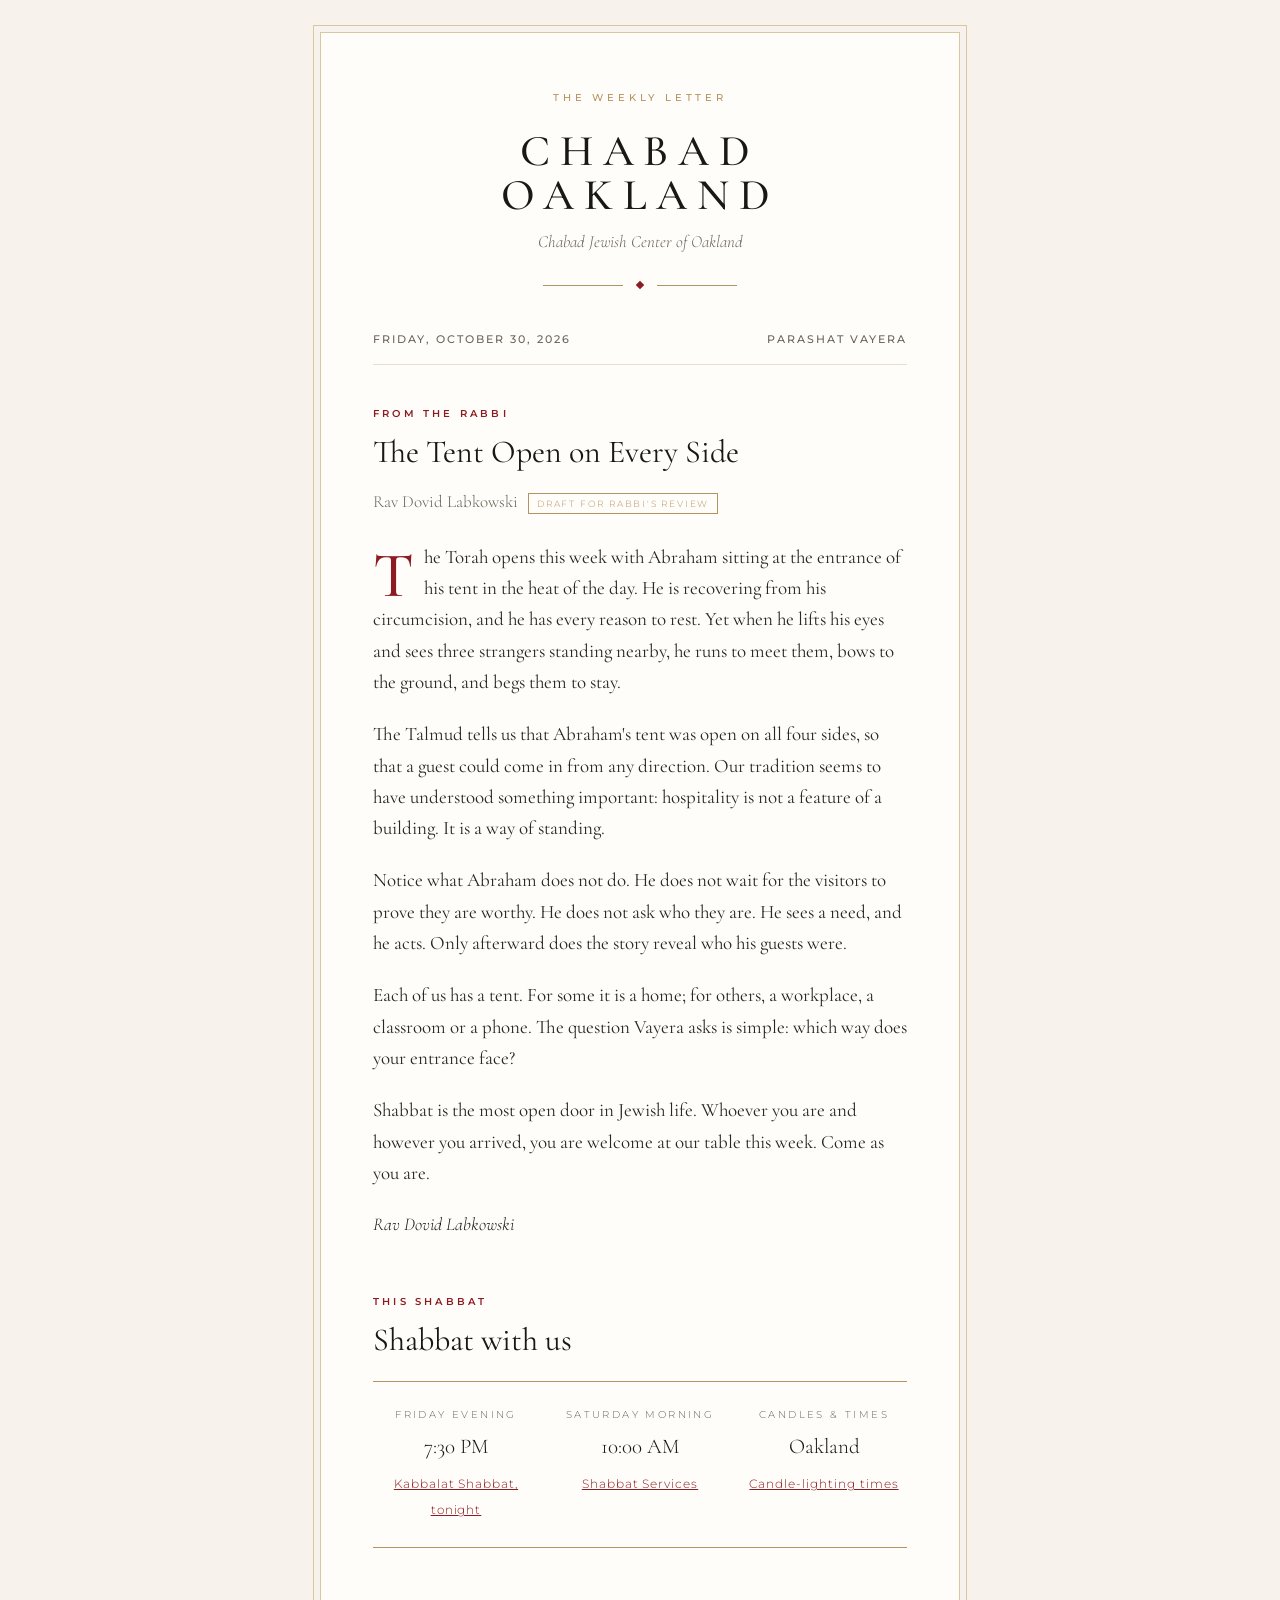
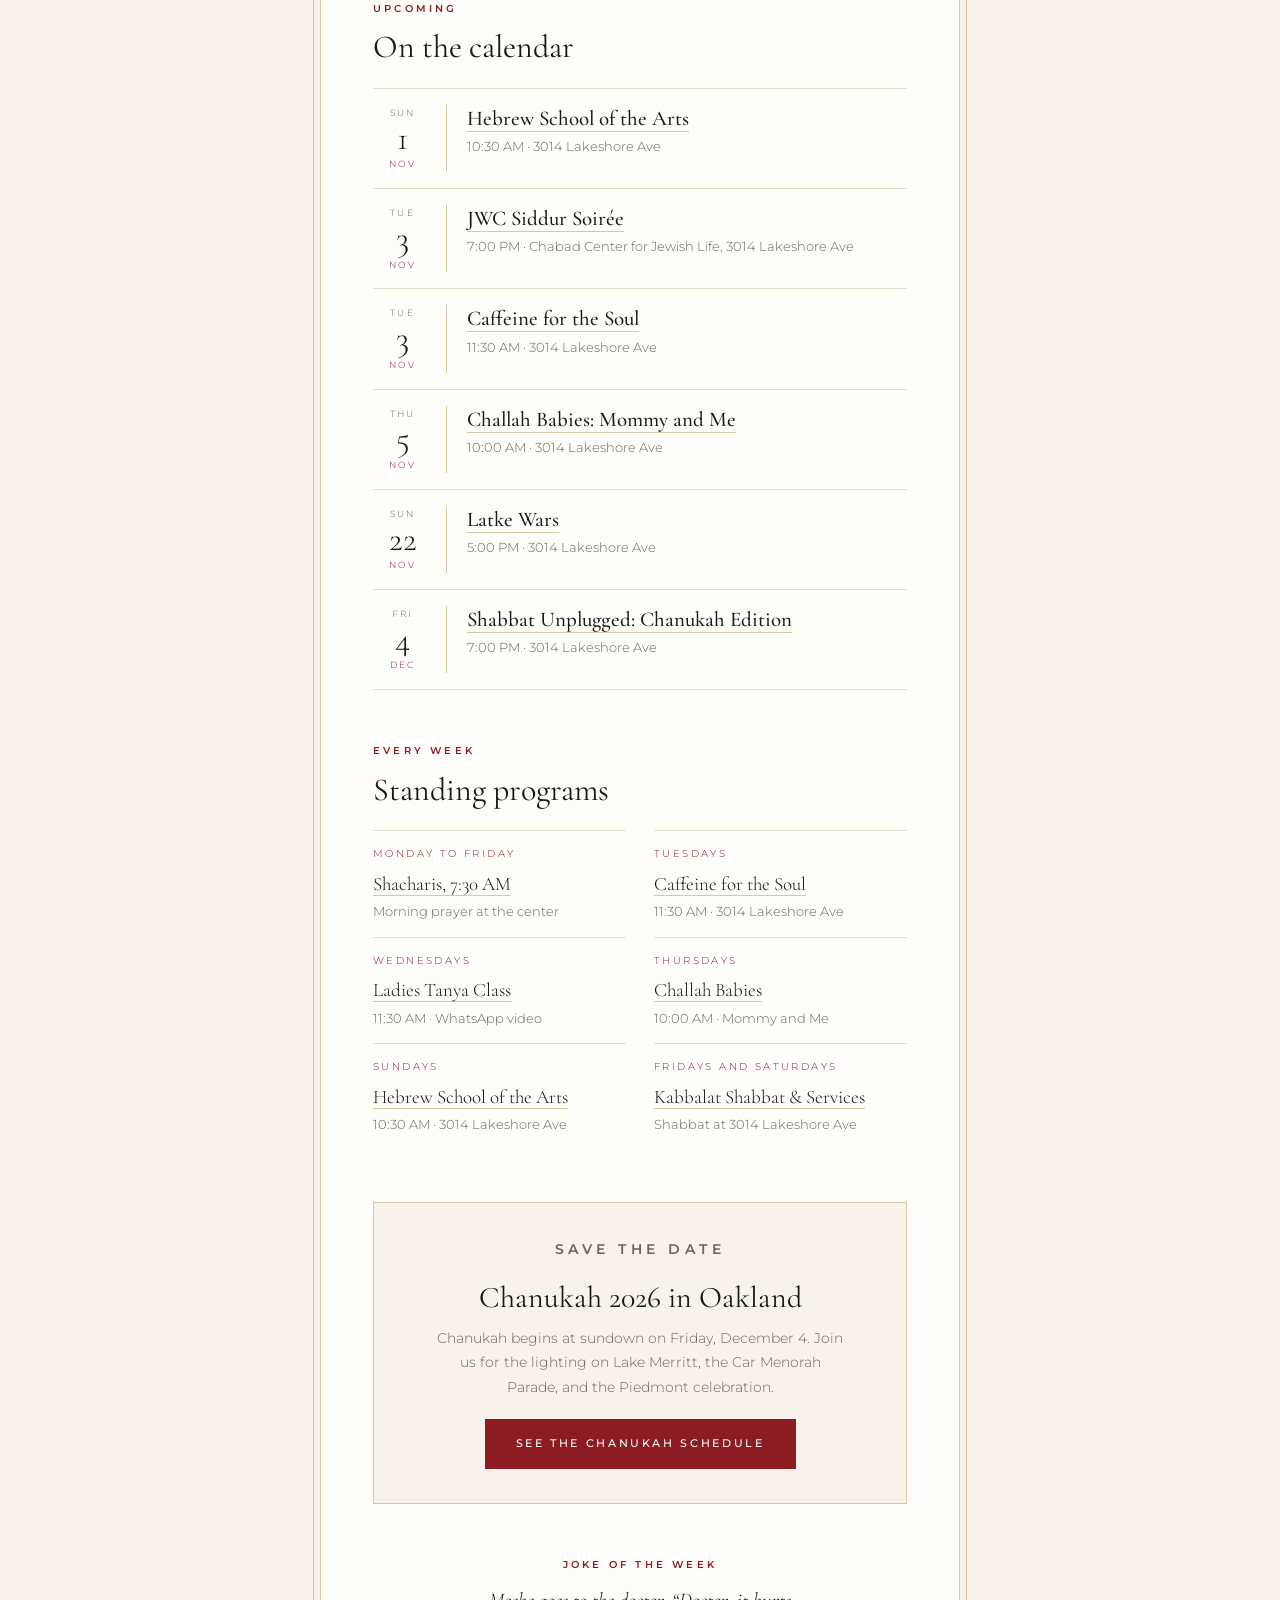
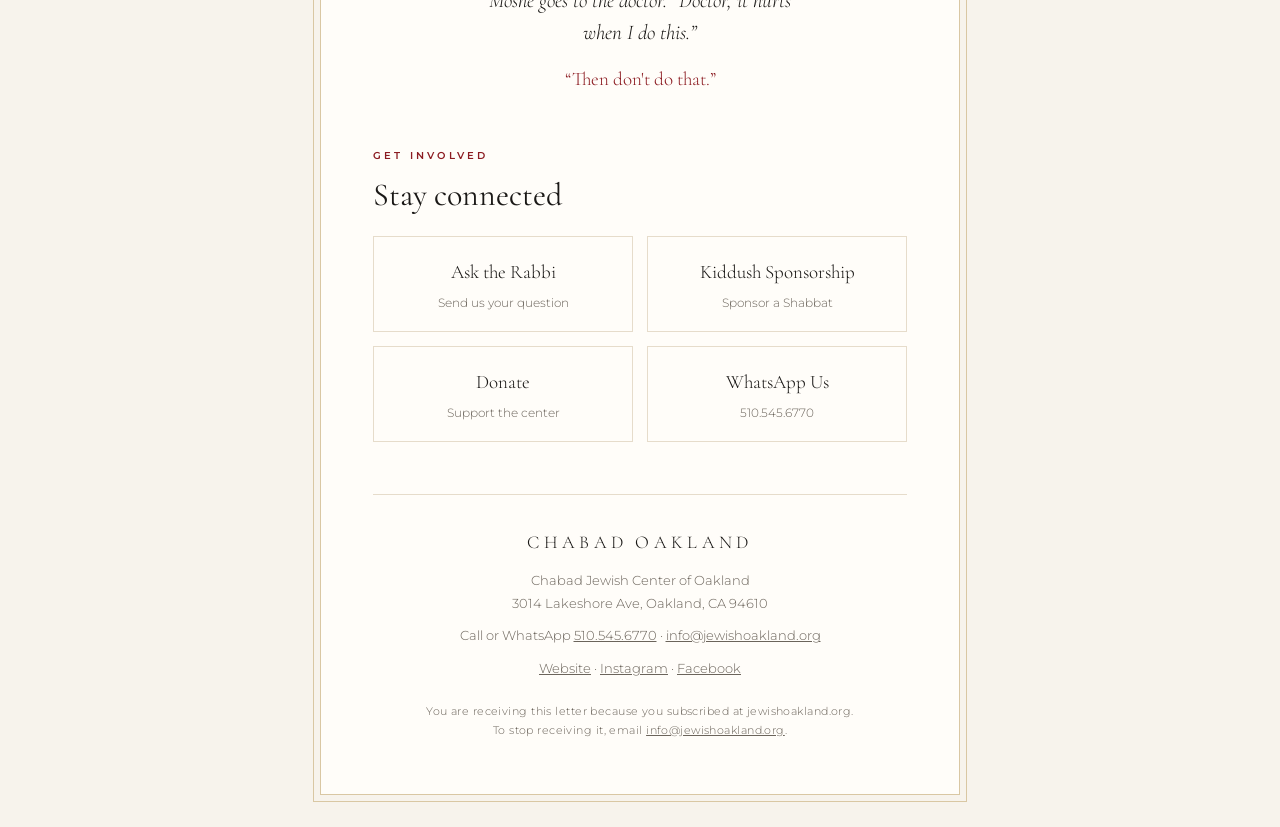
==== newsletter/2026-10-30.html @ c1311256 "Add the first Weekly Letter newsletter A single-page, Cartier-inspired weekly newsletter for Chabad " ====
<!doctype html>
<html lang="en">
<head>
<meta charset="utf-8">
<meta name="viewport" content="width=device-width, initial-scale=1">
<title>The Weekly Letter · Chabad Oakland · Parashat Vayera</title>
<meta name="description" content="The Weekly Letter from Chabad Jewish Center of Oakland: a note from the Rabbi, this week's Shabbat, upcoming events and a joke.">
<!--
  Weekly newsletter template. To make next week's issue, copy this file to
  newsletter/YYYY-MM-DD.html and replace the content inside <main>.
  Colours and type live in :root below.

  DRAFT: the essay is written for Rav Dovid Labkowski to review, revise and
  approve. Replace it with his own words before sending. Remove the "Draft"
  label in the essay heading once he has approved it.
-->
<link rel="preconnect" href="https://fonts.googleapis.com">
<link rel="preconnect" href="https://fonts.gstatic.com" crossorigin>
<link href="https://fonts.googleapis.com/css2?family=Cormorant+Garamond:ital,wght@0,400;0,500;0,600;1,400&family=Montserrat:wght@300;400;500;600&display=swap" rel="stylesheet">
<style>
  :root {
    --ivory: #f7f3ec;
    --paper: #fffdf9;
    --ink: #1a1816;
    --muted: #6b645b;
    --red: #8c1c22;
    --gold: #b59360;
    --gold-soft: #d9c7a3;
    --line: #e6dccb;
    --serif: "Cormorant Garamond", "Garamond", "Times New Roman", serif;
    --sans: "Montserrat", "Helvetica Neue", Arial, sans-serif;
  }

  * { box-sizing: border-box; }
  html { -webkit-text-size-adjust: 100%; }
  body {
    margin: 0;
    padding: 32px 16px;
    background: var(--ivory);
    color: var(--ink);
    font-family: var(--sans);
    font-size: 15px;
    font-weight: 300;
    line-height: 1.75;
    -webkit-font-smoothing: antialiased;
  }
  a { color: var(--ink); }
  img { max-width: 100%; display: block; }
  p { margin: 0 0 1.1em; }
  h1, h2, h3 { font-family: var(--serif); font-weight: 500; margin: 0; line-height: 1.15; }

  .sheet {
    max-width: 640px;
    margin: 0 auto;
    background: var(--paper);
    border: 1px solid var(--gold-soft);
    outline: 1px solid var(--gold-soft);
    outline-offset: 6px;
    padding: 56px 52px 44px;
  }

  /* Masthead */
  .masthead { text-align: center; padding-bottom: 28px; }
  .kicker {
    font-size: 10px;
    font-weight: 500;
    letter-spacing: .38em;
    text-transform: uppercase;
    color: var(--gold);
    margin: 0 0 22px;
  }
  .wordmark {
    font-family: var(--serif);
    font-weight: 500;
    font-size: 44px;
    letter-spacing: .22em;
    text-transform: uppercase;
    line-height: 1;
    margin: 0 0 10px;
    color: var(--ink);
  }
  .wordmark a { text-decoration: none; }
  .tagline {
    font-family: var(--serif);
    font-style: italic;
    font-size: 17px;
    color: var(--muted);
    margin: 0;
  }
  .rule {
    display: flex;
    align-items: center;
    justify-content: center;
    gap: 14px;
    margin: 26px 0 0;
    color: var(--gold);
  }
  .rule::before, .rule::after {
    content: "";
    width: 80px;
    height: 1px;
    background: var(--gold);
  }
  .rule span { width: 6px; height: 6px; background: var(--red); transform: rotate(45deg); }
  .issue-line {
    display: flex;
    justify-content: space-between;
    flex-wrap: wrap;
    gap: 8px;
    font-size: 11px;
    font-weight: 500;
    letter-spacing: .18em;
    text-transform: uppercase;
    color: var(--muted);
    border-bottom: 1px solid var(--line);
    padding: 14px 0;
    margin-bottom: 40px;
  }

  /* Sections */
  section { margin-bottom: 52px; }
  .label {
    font-size: 10px;
    font-weight: 600;
    letter-spacing: .32em;
    text-transform: uppercase;
    color: var(--red);
    margin: 0 0 12px;
  }
  h2 { font-size: 32px; font-weight: 400; margin-bottom: 22px; }
  .lede { font-family: var(--serif); font-style: italic; font-size: 19px; color: var(--muted); margin: 0 0 22px; }

  /* Rabbi's essay */
  .byline {
    font-family: var(--serif);
    font-size: 17px;
    color: var(--muted);
    margin: -6px 0 24px;
  }
  .draft-tag {
    display: inline-block;
    margin-left: 10px;
    padding: 2px 8px;
    border: 1px solid var(--gold);
    color: var(--gold);
    font-family: var(--sans);
    font-size: 9px;
    letter-spacing: .2em;
    text-transform: uppercase;
    vertical-align: middle;
  }
  .essay p { font-family: var(--serif); font-size: 19px; line-height: 1.65; color: #2a2622; font-weight: 400; }
  .essay p:first-of-type::first-letter {
    float: left;
    font-size: 64px;
    line-height: .85;
    padding: 8px 10px 0 0;
    color: var(--red);
    font-weight: 500;
  }
  .signature { font-family: var(--serif); font-style: italic; font-size: 18px; margin-top: 18px; }

  /* This Shabbat */
  .shabbat {
    border-top: 1px solid var(--gold);
    border-bottom: 1px solid var(--gold);
    padding: 24px 0;
    display: grid;
    grid-template-columns: repeat(3, 1fr);
    gap: 18px;
    text-align: center;
  }
  .shabbat .item-label { font-size: 10px; letter-spacing: .24em; text-transform: uppercase; color: var(--muted); margin: 0 0 6px; }
  .shabbat .item-time { font-family: var(--serif); font-size: 21px; margin: 0 0 4px; }
  .shabbat a { font-size: 12px; letter-spacing: .08em; color: var(--red); }

  /* Calendar */
  .events { list-style: none; margin: 0; padding: 0; }
  .events li {
    display: grid;
    grid-template-columns: 74px 1fr;
    gap: 20px;
    padding: 16px 0;
    border-top: 1px solid var(--line);
  }
  .events li:last-child { border-bottom: 1px solid var(--line); }
  .when { text-align: center; border-right: 1px solid var(--gold-soft); padding-right: 14px; }
  .when .dow { display: block; font-size: 9px; letter-spacing: .24em; text-transform: uppercase; color: var(--muted); }
  .when .day { display: block; font-family: var(--serif); font-size: 34px; line-height: 1.05; color: var(--ink); }
  .when .mon { display: block; font-size: 9px; letter-spacing: .24em; text-transform: uppercase; color: var(--red); }
  .events h3 { font-size: 21px; font-weight: 500; margin: 2px 0 4px; }
  .events h3 a { text-decoration: none; border-bottom: 1px solid var(--gold-soft); }
  .events h3 a:hover { border-bottom-color: var(--red); }
  .events .meta { font-size: 13px; color: var(--muted); margin: 0; }
  .events .more { font-size: 11px; letter-spacing: .16em; text-transform: uppercase; text-decoration: none; color: var(--red); display: inline-block; margin-top: 6px; }

  /* Weekly rhythm */
  .weekly { display: grid; grid-template-columns: 1fr 1fr; gap: 0 28px; }
  .weekly div { padding: 14px 0; border-top: 1px solid var(--line); }
  .weekly .d { font-size: 10px; letter-spacing: .24em; text-transform: uppercase; color: var(--red); margin: 0 0 4px; }
  .weekly .t { font-family: var(--serif); font-size: 19px; margin: 0; }
  .weekly .t a { text-decoration: none; border-bottom: 1px solid var(--gold-soft); }
  .weekly .s { font-size: 13px; color: var(--muted); margin: 0; }

  /* Chanukah feature */
  .feature {
    background: var(--ivory);
    border: 1px solid var(--gold-soft);
    padding: 34px 30px;
    text-align: center;
  }
  .feature .big { font-family: var(--serif); font-size: 30px; font-weight: 400; margin: 0 0 10px; }
  .feature p { color: var(--muted); font-size: 14px; max-width: 46ch; margin: 0 auto 20px; }

  /* Buttons */
  .btn {
    display: inline-block;
    padding: 14px 30px;
    border: 1px solid var(--ink);
    font-size: 11px;
    font-weight: 500;
    letter-spacing: .24em;
    text-transform: uppercase;
    text-decoration: none;
    color: var(--ink);
  }
  .btn-red { background: var(--red); border-color: var(--red); color: #fff; }

  /* Joke */
  .joke { text-align: center; }
  .joke .q { font-family: var(--serif); font-size: 21px; font-style: italic; line-height: 1.5; margin: 0 auto 14px; max-width: 34ch; }
  .joke .a { font-family: var(--serif); font-size: 19px; margin: 0; }
  .joke .a em { color: var(--red); font-style: normal; }

  /* Connect */
  .connect { display: grid; grid-template-columns: 1fr 1fr; gap: 14px; }
  .connect a {
    display: block;
    padding: 18px 16px;
    border: 1px solid var(--line);
    text-align: center;
    text-decoration: none;
    font-family: var(--serif);
    font-size: 19px;
  }
  .connect a:hover { border-color: var(--gold); }
  .connect small { display: block; font-family: var(--sans); font-size: 12px; color: var(--muted); margin-top: 4px; }

  /* Footer */
  footer { border-top: 1px solid var(--line); padding-top: 32px; text-align: center; font-size: 13px; color: var(--muted); }
  footer .wordmark-small { font-family: var(--serif); letter-spacing: .24em; text-transform: uppercase; font-size: 18px; color: var(--ink); margin: 0 0 10px; }
  footer p { margin-bottom: 10px; }
  footer a { color: var(--muted); }
  footer .fine { font-size: 11px; letter-spacing: .04em; margin-top: 22px; }

  a:focus-visible { outline: 1px solid var(--gold); outline-offset: 3px; }

  @media (max-width: 600px) {
    body { padding: 20px 16px; }
    .sheet { padding: 40px 24px 32px; outline-offset: 4px; }
    .wordmark { font-size: 34px; letter-spacing: .16em; }
    h2 { font-size: 28px; }
    .shabbat { grid-template-columns: 1fr; gap: 14px; }
    .weekly { grid-template-columns: 1fr; }
    .connect { grid-template-columns: 1fr; }
    .essay p { font-size: 18px; }
  }
</style>
</head>
<body>
<div class="sheet">

  <header class="masthead">
    <p class="kicker">The Weekly Letter</p>
    <p class="wordmark"><a href="https://www.jewishoakland.org/">Chabad Oakland</a></p>
    <p class="tagline">Chabad Jewish Center of Oakland</p>
    <div class="rule" aria-hidden="true"><span></span></div>
  </header>

  <div class="issue-line">
    <span>Friday, October 30, 2026</span>
    <span>Parashat Vayera</span>
  </div>

  <main>

    <section aria-labelledby="essay-title">
      <p class="label">From the Rabbi</p>
      <h2 id="essay-title">The Tent Open on Every Side</h2>
      <p class="byline">Rav Dovid Labkowski<span class="draft-tag">Draft for Rabbi's review</span></p>
      <div class="essay">
        <p>The Torah opens this week with Abraham sitting at the entrance of his tent in the heat of the day. He is recovering from his circumcision, and he has every reason to rest. Yet when he lifts his eyes and sees three strangers standing nearby, he runs to meet them, bows to the ground, and begs them to stay.</p>
        <p>The Talmud tells us that Abraham's tent was open on all four sides, so that a guest could come in from any direction. Our tradition seems to have understood something important: hospitality is not a feature of a building. It is a way of standing.</p>
        <p>Notice what Abraham does not do. He does not wait for the visitors to prove they are worthy. He does not ask who they are. He sees a need, and he acts. Only afterward does the story reveal who his guests were.</p>
        <p>Each of us has a tent. For some it is a home; for others, a workplace, a classroom or a phone. The question Vayera asks is simple: which way does your entrance face?</p>
        <p>Shabbat is the most open door in Jewish life. Whoever you are and however you arrived, you are welcome at our table this week. Come as you are.</p>
      </div>
      <p class="signature">Rav Dovid Labkowski</p>
    </section>

    <section aria-labelledby="shabbat-title">
      <p class="label">This Shabbat</p>
      <h2 id="shabbat-title">Shabbat with us</h2>
      <div class="shabbat">
        <div>
          <p class="item-label">Friday evening</p>
          <p class="item-time">7:30 PM</p>
          <a href="https://www.jewishoakland.org/civicrm/event/info/?reset=1&amp;id=3399">Kabbalat Shabbat, tonight</a>
        </div>
        <div>
          <p class="item-label">Saturday morning</p>
          <p class="item-time">10:00 AM</p>
          <a href="https://www.jewishoakland.org/civicrm/event/info/?reset=1&amp;id=3302">Shabbat Services</a>
        </div>
        <div>
          <p class="item-label">Candles &amp; times</p>
          <p class="item-time">Oakland</p>
          <a href="https://www.hebcal.com/shabbat?latitude=37.8107&amp;longitude=-122.2437&amp;tzid=America/Los_Angeles&amp;b=18&amp;M=on">Candle-lighting times</a>
        </div>
      </div>
    </section>

    <section aria-labelledby="calendar-title">
      <p class="label">Upcoming</p>
      <h2 id="calendar-title">On the calendar</h2>
      <ul class="events">
        <li>
          <div class="when"><span class="dow">Sun</span><span class="day">1</span><span class="mon">Nov</span></div>
          <div>
            <h3><a href="https://www.jewishoakland.org/civicrm/event/info/?reset=1&amp;id=3464">Hebrew School of the Arts</a></h3>
            <p class="meta">10:30 AM · 3014 Lakeshore Ave</p>
          </div>
        </li>
        <li>
          <div class="when"><span class="dow">Tue</span><span class="day">3</span><span class="mon">Nov</span></div>
          <div>
            <h3><a href="https://www.jewishoakland.org/civicrm/event/info/?reset=1&amp;id=3419">JWC Siddur Soirée</a></h3>
            <p class="meta">7:00 PM · Chabad Center for Jewish Life, 3014 Lakeshore Ave</p>
          </div>
        </li>
        <li>
          <div class="when"><span class="dow">Tue</span><span class="day">3</span><span class="mon">Nov</span></div>
          <div>
            <h3><a href="https://www.jewishoakland.org/civicrm/event/info/?reset=1&amp;id=3578">Caffeine for the Soul</a></h3>
            <p class="meta">11:30 AM · 3014 Lakeshore Ave</p>
          </div>
        </li>
        <li>
          <div class="when"><span class="dow">Thu</span><span class="day">5</span><span class="mon">Nov</span></div>
          <div>
            <h3><a href="https://www.jewishoakland.org/civicrm/event/info/?reset=1&amp;id=3459">Challah Babies: Mommy and Me</a></h3>
            <p class="meta">10:00 AM · 3014 Lakeshore Ave</p>
          </div>
        </li>
        <li>
          <div class="when"><span class="dow">Sun</span><span class="day">22</span><span class="mon">Nov</span></div>
          <div>
            <h3><a href="https://www.jewishoakland.org/civicrm/event/info/?reset=1&amp;id=3575">Latke Wars</a></h3>
            <p class="meta">5:00 PM · 3014 Lakeshore Ave</p>
          </div>
        </li>
        <li>
          <div class="when"><span class="dow">Fri</span><span class="day">4</span><span class="mon">Dec</span></div>
          <div>
            <h3><a href="https://www.jewishoakland.org/civicrm/event/info/?reset=1&amp;id=3577">Shabbat Unplugged: Chanukah Edition</a></h3>
            <p class="meta">7:00 PM · 3014 Lakeshore Ave</p>
          </div>
        </li>
      </ul>
    </section>

    <section aria-labelledby="weekly-title">
      <p class="label">Every week</p>
      <h2 id="weekly-title">Standing programs</h2>
      <div class="weekly">
        <div>
          <p class="d">Monday to Friday</p>
          <p class="t"><a href="https://www.jewishoakland.org/civicrm/event/info/?reset=1&amp;id=3490">Shacharis, 7:30 AM</a></p>
          <p class="s">Morning prayer at the center</p>
        </div>
        <div>
          <p class="d">Tuesdays</p>
          <p class="t"><a href="https://www.jewishoakland.org/civicrm/event/info/?reset=1&amp;id=3578">Caffeine for the Soul</a></p>
          <p class="s">11:30 AM · 3014 Lakeshore Ave</p>
        </div>
        <div>
          <p class="d">Wednesdays</p>
          <p class="t"><a href="https://www.jewishoakland.org/civicrm/event/info/?reset=1&amp;id=3423">Ladies Tanya Class</a></p>
          <p class="s">11:30 AM · WhatsApp video</p>
        </div>
        <div>
          <p class="d">Thursdays</p>
          <p class="t"><a href="https://www.jewishoakland.org/civicrm/event/info/?reset=1&amp;id=3459">Challah Babies</a></p>
          <p class="s">10:00 AM · Mommy and Me</p>
        </div>
        <div>
          <p class="d">Sundays</p>
          <p class="t"><a href="https://www.jewishoakland.org/civicrm/event/info/?reset=1&amp;id=3464">Hebrew School of the Arts</a></p>
          <p class="s">10:30 AM · 3014 Lakeshore Ave</p>
        </div>
        <div>
          <p class="d">Fridays and Saturdays</p>
          <p class="t"><a href="https://www.jewishoakland.org/civicrm/event/info/?reset=1&amp;id=3400">Kabbalat Shabbat &amp; Services</a></p>
          <p class="s">Shabbat at 3014 Lakeshore Ave</p>
        </div>
      </div>
    </section>

    <section aria-labelledby="chanukah-title">
      <div class="feature">
        <p class="label">Save the date</p>
        <h2 class="big" id="chanukah-title">Chanukah 2026 in Oakland</h2>
        <p>Chanukah begins at sundown on Friday, December 4. Join us for the lighting on Lake Merritt, the Car Menorah Parade, and the Piedmont celebration.</p>
        <a class="btn btn-red" href="https://www.jewishoakland.org/holidays/chanukah/car-menorah-parade/">See the Chanukah schedule</a>
      </div>
    </section>

    <section class="joke" aria-labelledby="joke-title">
      <p class="label" id="joke-title">Joke of the week</p>
      <p class="q">Moshe goes to the doctor. &ldquo;Doctor, it hurts when I do this.&rdquo;</p>
      <p class="a"><em>&ldquo;Then don't do that.&rdquo;</em></p>
    </section>

    <section aria-labelledby="connect-title">
      <p class="label">Get involved</p>
      <h2 id="connect-title">Stay connected</h2>
      <div class="connect">
        <a href="https://www.jewishoakland.org/main/ask-the-rabbi/">Ask the Rabbi<small>Send us your question</small></a>
        <a href="https://www.jewishoakland.org/shul/kiddush-sponsorship/">Kiddush Sponsorship<small>Sponsor a Shabbat</small></a>
        <a href="https://www.jewishoakland.org/main/donate/">Donate<small>Support the center</small></a>
        <a href="https://wa.me/15105456770">WhatsApp Us<small>510.545.6770</small></a>
      </div>
    </section>

  </main>

  <footer>
    <p class="wordmark-small">Chabad Oakland</p>
    <p>Chabad Jewish Center of Oakland<br>3014 Lakeshore Ave, Oakland, CA 94610</p>
    <p>Call or WhatsApp <a href="tel:+15105456770">510.545.6770</a> · <a href="mailto:info@jewishoakland.org">info@jewishoakland.org</a></p>
    <p><a href="https://www.jewishoakland.org/">Website</a> · <a href="https://www.instagram.com/jewishoakland">Instagram</a> · <a href="https://www.facebook.com/jewishoak/">Facebook</a></p>
    <p class="fine">You are receiving this letter because you subscribed at jewishoakland.org.<br>To stop receiving it, email <a href="mailto:info@jewishoakland.org?subject=Unsubscribe">info@jewishoakland.org</a>.</p>
  </footer>

</div>
</body>
</html>
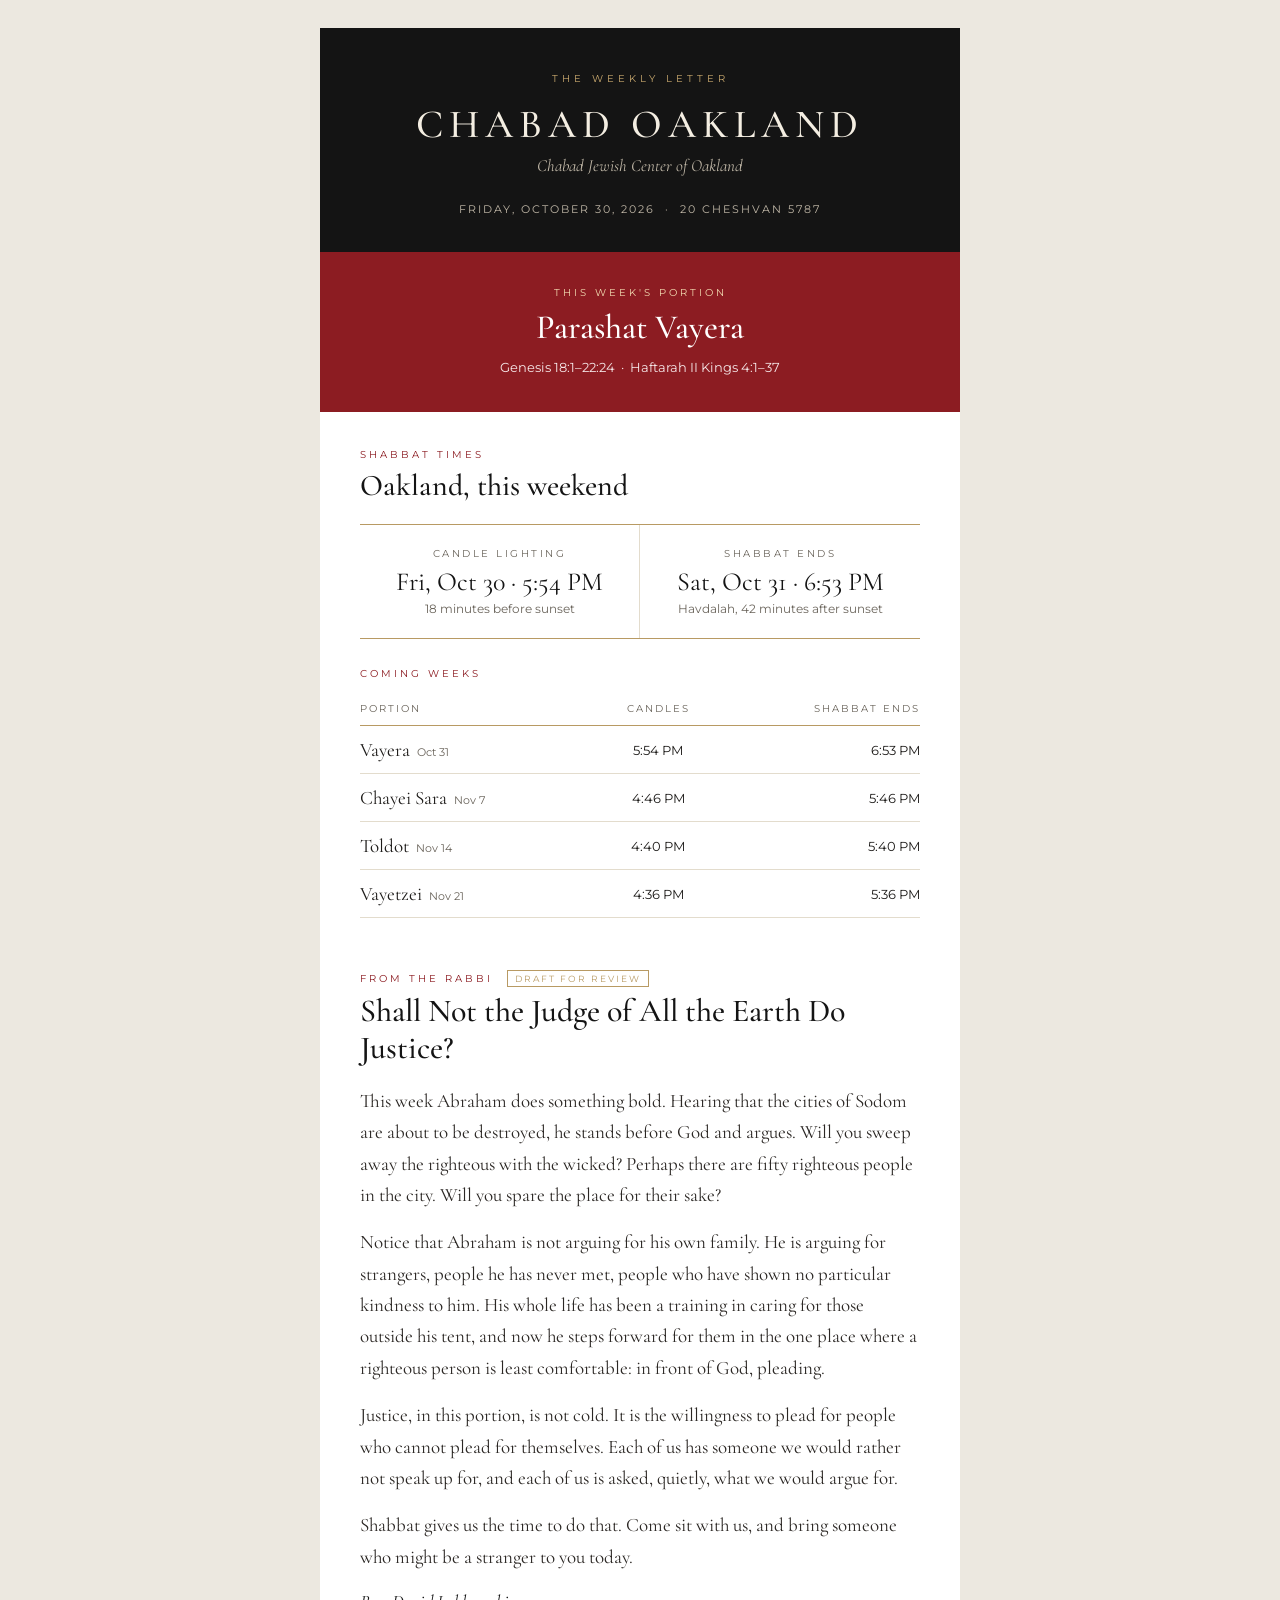
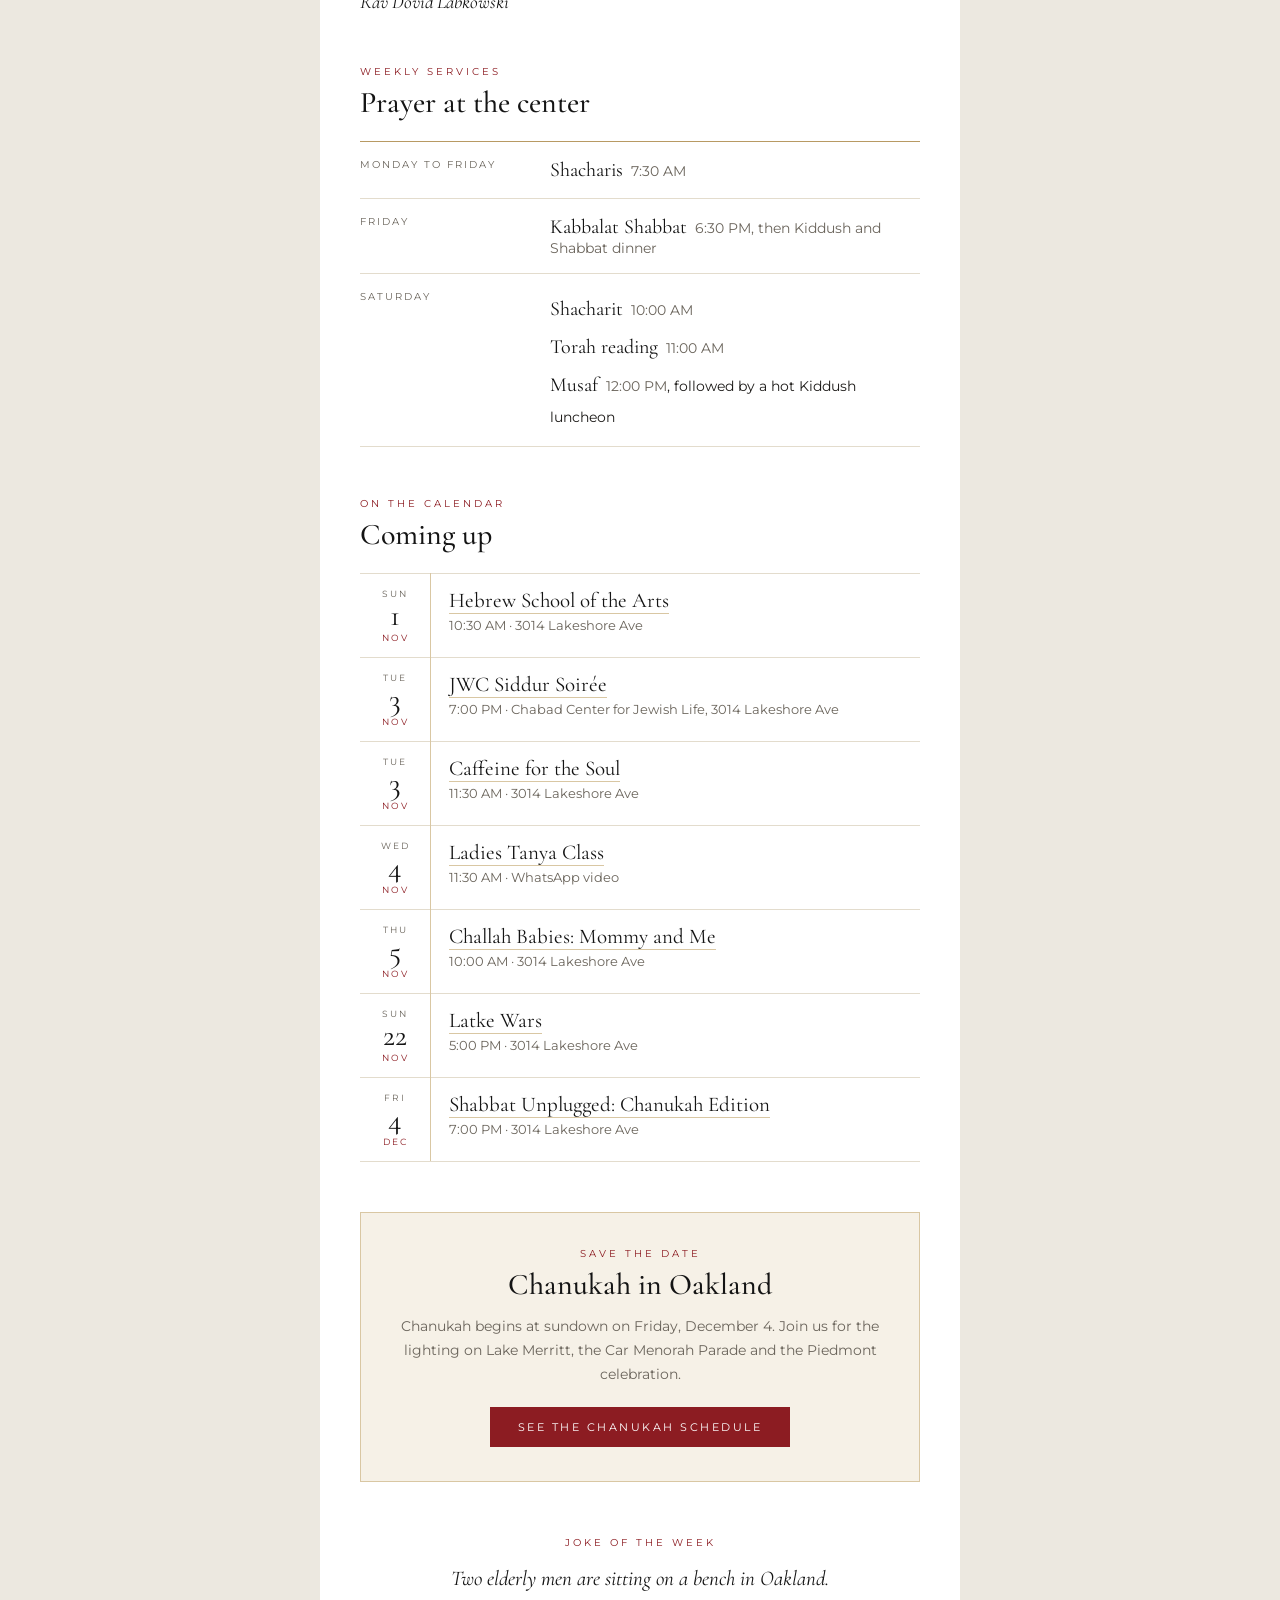
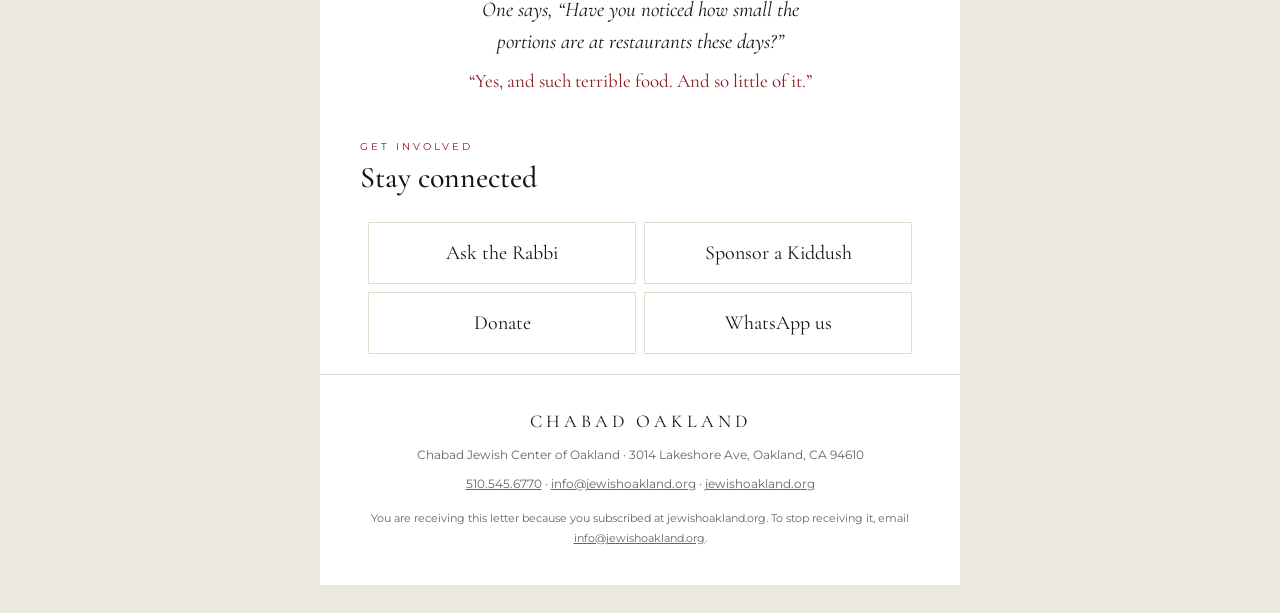
==== commit 23763e04: "Rebuild the Weekly Letter from scratch Replaces the first draft with a new issue built on tables and" ====
--- a/newsletter/2026-10-30.html
+++ b/newsletter/2026-10-30.html
@@ -4,444 +4,310 @@
 <meta charset="utf-8">
 <meta name="viewport" content="width=device-width, initial-scale=1">
 <title>The Weekly Letter · Chabad Oakland · Parashat Vayera</title>
-<meta name="description" content="The Weekly Letter from Chabad Jewish Center of Oakland: a note from the Rabbi, this week's Shabbat, upcoming events and a joke.">
 <!--
-  Weekly newsletter template. To make next week's issue, copy this file to
-  newsletter/YYYY-MM-DD.html and replace the content inside <main>.
-  Colours and type live in :root below.
-
-  DRAFT: the essay is written for Rav Dovid Labkowski to review, revise and
-  approve. Replace it with his own words before sending. Remove the "Draft"
-  label in the essay heading once he has approved it.
+  The Weekly Letter, Chabad Jewish Center of Oakland.
+
+  Built with tables and inline styles so it also works when pasted into an
+  email service. Colours are repeated inline on purpose: many email apps
+  ignore <style> blocks.
+
+  Shabbat times come from Hebcal for Oakland (candle lighting 18 minutes
+  before sunset, havdalah 42 minutes after). Update them each week.
+
+  DRAFT: the essay below is written for Rav Dovid Labkowski to review and
+  replace with his own words before sending.
 -->
 <link rel="preconnect" href="https://fonts.googleapis.com">
 <link rel="preconnect" href="https://fonts.gstatic.com" crossorigin>
-<link href="https://fonts.googleapis.com/css2?family=Cormorant+Garamond:ital,wght@0,400;0,500;0,600;1,400&family=Montserrat:wght@300;400;500;600&display=swap" rel="stylesheet">
-<style>
-  :root {
-    --ivory: #f7f3ec;
-    --paper: #fffdf9;
-    --ink: #1a1816;
-    --muted: #6b645b;
-    --red: #8c1c22;
-    --gold: #b59360;
-    --gold-soft: #d9c7a3;
-    --line: #e6dccb;
-    --serif: "Cormorant Garamond", "Garamond", "Times New Roman", serif;
-    --sans: "Montserrat", "Helvetica Neue", Arial, sans-serif;
-  }
-
-  * { box-sizing: border-box; }
-  html { -webkit-text-size-adjust: 100%; }
-  body {
-    margin: 0;
-    padding: 32px 16px;
-    background: var(--ivory);
-    color: var(--ink);
-    font-family: var(--sans);
-    font-size: 15px;
-    font-weight: 300;
-    line-height: 1.75;
-    -webkit-font-smoothing: antialiased;
-  }
-  a { color: var(--ink); }
-  img { max-width: 100%; display: block; }
-  p { margin: 0 0 1.1em; }
-  h1, h2, h3 { font-family: var(--serif); font-weight: 500; margin: 0; line-height: 1.15; }
-
-  .sheet {
-    max-width: 640px;
-    margin: 0 auto;
-    background: var(--paper);
-    border: 1px solid var(--gold-soft);
-    outline: 1px solid var(--gold-soft);
-    outline-offset: 6px;
-    padding: 56px 52px 44px;
-  }
-
-  /* Masthead */
-  .masthead { text-align: center; padding-bottom: 28px; }
-  .kicker {
-    font-size: 10px;
-    font-weight: 500;
-    letter-spacing: .38em;
-    text-transform: uppercase;
-    color: var(--gold);
-    margin: 0 0 22px;
-  }
-  .wordmark {
-    font-family: var(--serif);
-    font-weight: 500;
-    font-size: 44px;
-    letter-spacing: .22em;
-    text-transform: uppercase;
-    line-height: 1;
-    margin: 0 0 10px;
-    color: var(--ink);
-  }
-  .wordmark a { text-decoration: none; }
-  .tagline {
-    font-family: var(--serif);
-    font-style: italic;
-    font-size: 17px;
-    color: var(--muted);
-    margin: 0;
-  }
-  .rule {
-    display: flex;
-    align-items: center;
-    justify-content: center;
-    gap: 14px;
-    margin: 26px 0 0;
-    color: var(--gold);
-  }
-  .rule::before, .rule::after {
-    content: "";
-    width: 80px;
-    height: 1px;
-    background: var(--gold);
-  }
-  .rule span { width: 6px; height: 6px; background: var(--red); transform: rotate(45deg); }
-  .issue-line {
-    display: flex;
-    justify-content: space-between;
-    flex-wrap: wrap;
-    gap: 8px;
-    font-size: 11px;
-    font-weight: 500;
-    letter-spacing: .18em;
-    text-transform: uppercase;
-    color: var(--muted);
-    border-bottom: 1px solid var(--line);
-    padding: 14px 0;
-    margin-bottom: 40px;
-  }
-
-  /* Sections */
-  section { margin-bottom: 52px; }
-  .label {
-    font-size: 10px;
-    font-weight: 600;
-    letter-spacing: .32em;
-    text-transform: uppercase;
-    color: var(--red);
-    margin: 0 0 12px;
-  }
-  h2 { font-size: 32px; font-weight: 400; margin-bottom: 22px; }
-  .lede { font-family: var(--serif); font-style: italic; font-size: 19px; color: var(--muted); margin: 0 0 22px; }
-
-  /* Rabbi's essay */
-  .byline {
-    font-family: var(--serif);
-    font-size: 17px;
-    color: var(--muted);
-    margin: -6px 0 24px;
-  }
-  .draft-tag {
-    display: inline-block;
-    margin-left: 10px;
-    padding: 2px 8px;
-    border: 1px solid var(--gold);
-    color: var(--gold);
-    font-family: var(--sans);
-    font-size: 9px;
-    letter-spacing: .2em;
-    text-transform: uppercase;
-    vertical-align: middle;
-  }
-  .essay p { font-family: var(--serif); font-size: 19px; line-height: 1.65; color: #2a2622; font-weight: 400; }
-  .essay p:first-of-type::first-letter {
-    float: left;
-    font-size: 64px;
-    line-height: .85;
-    padding: 8px 10px 0 0;
-    color: var(--red);
-    font-weight: 500;
-  }
-  .signature { font-family: var(--serif); font-style: italic; font-size: 18px; margin-top: 18px; }
-
-  /* This Shabbat */
-  .shabbat {
-    border-top: 1px solid var(--gold);
-    border-bottom: 1px solid var(--gold);
-    padding: 24px 0;
-    display: grid;
-    grid-template-columns: repeat(3, 1fr);
-    gap: 18px;
-    text-align: center;
-  }
-  .shabbat .item-label { font-size: 10px; letter-spacing: .24em; text-transform: uppercase; color: var(--muted); margin: 0 0 6px; }
-  .shabbat .item-time { font-family: var(--serif); font-size: 21px; margin: 0 0 4px; }
-  .shabbat a { font-size: 12px; letter-spacing: .08em; color: var(--red); }
-
-  /* Calendar */
-  .events { list-style: none; margin: 0; padding: 0; }
-  .events li {
-    display: grid;
-    grid-template-columns: 74px 1fr;
-    gap: 20px;
-    padding: 16px 0;
-    border-top: 1px solid var(--line);
-  }
-  .events li:last-child { border-bottom: 1px solid var(--line); }
-  .when { text-align: center; border-right: 1px solid var(--gold-soft); padding-right: 14px; }
-  .when .dow { display: block; font-size: 9px; letter-spacing: .24em; text-transform: uppercase; color: var(--muted); }
-  .when .day { display: block; font-family: var(--serif); font-size: 34px; line-height: 1.05; color: var(--ink); }
-  .when .mon { display: block; font-size: 9px; letter-spacing: .24em; text-transform: uppercase; color: var(--red); }
-  .events h3 { font-size: 21px; font-weight: 500; margin: 2px 0 4px; }
-  .events h3 a { text-decoration: none; border-bottom: 1px solid var(--gold-soft); }
-  .events h3 a:hover { border-bottom-color: var(--red); }
-  .events .meta { font-size: 13px; color: var(--muted); margin: 0; }
-  .events .more { font-size: 11px; letter-spacing: .16em; text-transform: uppercase; text-decoration: none; color: var(--red); display: inline-block; margin-top: 6px; }
-
-  /* Weekly rhythm */
-  .weekly { display: grid; grid-template-columns: 1fr 1fr; gap: 0 28px; }
-  .weekly div { padding: 14px 0; border-top: 1px solid var(--line); }
-  .weekly .d { font-size: 10px; letter-spacing: .24em; text-transform: uppercase; color: var(--red); margin: 0 0 4px; }
-  .weekly .t { font-family: var(--serif); font-size: 19px; margin: 0; }
-  .weekly .t a { text-decoration: none; border-bottom: 1px solid var(--gold-soft); }
-  .weekly .s { font-size: 13px; color: var(--muted); margin: 0; }
-
-  /* Chanukah feature */
-  .feature {
-    background: var(--ivory);
-    border: 1px solid var(--gold-soft);
-    padding: 34px 30px;
-    text-align: center;
-  }
-  .feature .big { font-family: var(--serif); font-size: 30px; font-weight: 400; margin: 0 0 10px; }
-  .feature p { color: var(--muted); font-size: 14px; max-width: 46ch; margin: 0 auto 20px; }
-
-  /* Buttons */
-  .btn {
-    display: inline-block;
-    padding: 14px 30px;
-    border: 1px solid var(--ink);
-    font-size: 11px;
-    font-weight: 500;
-    letter-spacing: .24em;
-    text-transform: uppercase;
-    text-decoration: none;
-    color: var(--ink);
-  }
-  .btn-red { background: var(--red); border-color: var(--red); color: #fff; }
-
-  /* Joke */
-  .joke { text-align: center; }
-  .joke .q { font-family: var(--serif); font-size: 21px; font-style: italic; line-height: 1.5; margin: 0 auto 14px; max-width: 34ch; }
-  .joke .a { font-family: var(--serif); font-size: 19px; margin: 0; }
-  .joke .a em { color: var(--red); font-style: normal; }
-
-  /* Connect */
-  .connect { display: grid; grid-template-columns: 1fr 1fr; gap: 14px; }
-  .connect a {
-    display: block;
-    padding: 18px 16px;
-    border: 1px solid var(--line);
-    text-align: center;
-    text-decoration: none;
-    font-family: var(--serif);
-    font-size: 19px;
-  }
-  .connect a:hover { border-color: var(--gold); }
-  .connect small { display: block; font-family: var(--sans); font-size: 12px; color: var(--muted); margin-top: 4px; }
-
-  /* Footer */
-  footer { border-top: 1px solid var(--line); padding-top: 32px; text-align: center; font-size: 13px; color: var(--muted); }
-  footer .wordmark-small { font-family: var(--serif); letter-spacing: .24em; text-transform: uppercase; font-size: 18px; color: var(--ink); margin: 0 0 10px; }
-  footer p { margin-bottom: 10px; }
-  footer a { color: var(--muted); }
-  footer .fine { font-size: 11px; letter-spacing: .04em; margin-top: 22px; }
-
-  a:focus-visible { outline: 1px solid var(--gold); outline-offset: 3px; }
-
-  @media (max-width: 600px) {
-    body { padding: 20px 16px; }
-    .sheet { padding: 40px 24px 32px; outline-offset: 4px; }
-    .wordmark { font-size: 34px; letter-spacing: .16em; }
-    h2 { font-size: 28px; }
-    .shabbat { grid-template-columns: 1fr; gap: 14px; }
-    .weekly { grid-template-columns: 1fr; }
-    .connect { grid-template-columns: 1fr; }
-    .essay p { font-size: 18px; }
-  }
-</style>
+<link href="https://fonts.googleapis.com/css2?family=Cormorant+Garamond:ital,wght@0,400;0,500;0,600;1,400;1,500&family=Montserrat:wght@400;500;600&display=swap" rel="stylesheet">
 </head>
-<body>
-<div class="sheet">
-
-  <header class="masthead">
-    <p class="kicker">The Weekly Letter</p>
-    <p class="wordmark"><a href="https://www.jewishoakland.org/">Chabad Oakland</a></p>
-    <p class="tagline">Chabad Jewish Center of Oakland</p>
-    <div class="rule" aria-hidden="true"><span></span></div>
-  </header>
-
-  <div class="issue-line">
-    <span>Friday, October 30, 2026</span>
-    <span>Parashat Vayera</span>
-  </div>
-
-  <main>
-
-    <section aria-labelledby="essay-title">
-      <p class="label">From the Rabbi</p>
-      <h2 id="essay-title">The Tent Open on Every Side</h2>
-      <p class="byline">Rav Dovid Labkowski<span class="draft-tag">Draft for Rabbi's review</span></p>
-      <div class="essay">
-        <p>The Torah opens this week with Abraham sitting at the entrance of his tent in the heat of the day. He is recovering from his circumcision, and he has every reason to rest. Yet when he lifts his eyes and sees three strangers standing nearby, he runs to meet them, bows to the ground, and begs them to stay.</p>
-        <p>The Talmud tells us that Abraham's tent was open on all four sides, so that a guest could come in from any direction. Our tradition seems to have understood something important: hospitality is not a feature of a building. It is a way of standing.</p>
-        <p>Notice what Abraham does not do. He does not wait for the visitors to prove they are worthy. He does not ask who they are. He sees a need, and he acts. Only afterward does the story reveal who his guests were.</p>
-        <p>Each of us has a tent. For some it is a home; for others, a workplace, a classroom or a phone. The question Vayera asks is simple: which way does your entrance face?</p>
-        <p>Shabbat is the most open door in Jewish life. Whoever you are and however you arrived, you are welcome at our table this week. Come as you are.</p>
-      </div>
-      <p class="signature">Rav Dovid Labkowski</p>
-    </section>
-
-    <section aria-labelledby="shabbat-title">
-      <p class="label">This Shabbat</p>
-      <h2 id="shabbat-title">Shabbat with us</h2>
-      <div class="shabbat">
-        <div>
-          <p class="item-label">Friday evening</p>
-          <p class="item-time">7:30 PM</p>
-          <a href="https://www.jewishoakland.org/civicrm/event/info/?reset=1&amp;id=3399">Kabbalat Shabbat, tonight</a>
-        </div>
-        <div>
-          <p class="item-label">Saturday morning</p>
-          <p class="item-time">10:00 AM</p>
-          <a href="https://www.jewishoakland.org/civicrm/event/info/?reset=1&amp;id=3302">Shabbat Services</a>
-        </div>
-        <div>
-          <p class="item-label">Candles &amp; times</p>
-          <p class="item-time">Oakland</p>
-          <a href="https://www.hebcal.com/shabbat?latitude=37.8107&amp;longitude=-122.2437&amp;tzid=America/Los_Angeles&amp;b=18&amp;M=on">Candle-lighting times</a>
-        </div>
-      </div>
-    </section>
-
-    <section aria-labelledby="calendar-title">
-      <p class="label">Upcoming</p>
-      <h2 id="calendar-title">On the calendar</h2>
-      <ul class="events">
-        <li>
-          <div class="when"><span class="dow">Sun</span><span class="day">1</span><span class="mon">Nov</span></div>
-          <div>
-            <h3><a href="https://www.jewishoakland.org/civicrm/event/info/?reset=1&amp;id=3464">Hebrew School of the Arts</a></h3>
-            <p class="meta">10:30 AM · 3014 Lakeshore Ave</p>
-          </div>
-        </li>
-        <li>
-          <div class="when"><span class="dow">Tue</span><span class="day">3</span><span class="mon">Nov</span></div>
-          <div>
-            <h3><a href="https://www.jewishoakland.org/civicrm/event/info/?reset=1&amp;id=3419">JWC Siddur Soirée</a></h3>
-            <p class="meta">7:00 PM · Chabad Center for Jewish Life, 3014 Lakeshore Ave</p>
-          </div>
-        </li>
-        <li>
-          <div class="when"><span class="dow">Tue</span><span class="day">3</span><span class="mon">Nov</span></div>
-          <div>
-            <h3><a href="https://www.jewishoakland.org/civicrm/event/info/?reset=1&amp;id=3578">Caffeine for the Soul</a></h3>
-            <p class="meta">11:30 AM · 3014 Lakeshore Ave</p>
-          </div>
-        </li>
-        <li>
-          <div class="when"><span class="dow">Thu</span><span class="day">5</span><span class="mon">Nov</span></div>
-          <div>
-            <h3><a href="https://www.jewishoakland.org/civicrm/event/info/?reset=1&amp;id=3459">Challah Babies: Mommy and Me</a></h3>
-            <p class="meta">10:00 AM · 3014 Lakeshore Ave</p>
-          </div>
-        </li>
-        <li>
-          <div class="when"><span class="dow">Sun</span><span class="day">22</span><span class="mon">Nov</span></div>
-          <div>
-            <h3><a href="https://www.jewishoakland.org/civicrm/event/info/?reset=1&amp;id=3575">Latke Wars</a></h3>
-            <p class="meta">5:00 PM · 3014 Lakeshore Ave</p>
-          </div>
-        </li>
-        <li>
-          <div class="when"><span class="dow">Fri</span><span class="day">4</span><span class="mon">Dec</span></div>
-          <div>
-            <h3><a href="https://www.jewishoakland.org/civicrm/event/info/?reset=1&amp;id=3577">Shabbat Unplugged: Chanukah Edition</a></h3>
-            <p class="meta">7:00 PM · 3014 Lakeshore Ave</p>
-          </div>
-        </li>
-      </ul>
-    </section>
-
-    <section aria-labelledby="weekly-title">
-      <p class="label">Every week</p>
-      <h2 id="weekly-title">Standing programs</h2>
-      <div class="weekly">
-        <div>
-          <p class="d">Monday to Friday</p>
-          <p class="t"><a href="https://www.jewishoakland.org/civicrm/event/info/?reset=1&amp;id=3490">Shacharis, 7:30 AM</a></p>
-          <p class="s">Morning prayer at the center</p>
-        </div>
-        <div>
-          <p class="d">Tuesdays</p>
-          <p class="t"><a href="https://www.jewishoakland.org/civicrm/event/info/?reset=1&amp;id=3578">Caffeine for the Soul</a></p>
-          <p class="s">11:30 AM · 3014 Lakeshore Ave</p>
-        </div>
-        <div>
-          <p class="d">Wednesdays</p>
-          <p class="t"><a href="https://www.jewishoakland.org/civicrm/event/info/?reset=1&amp;id=3423">Ladies Tanya Class</a></p>
-          <p class="s">11:30 AM · WhatsApp video</p>
-        </div>
-        <div>
-          <p class="d">Thursdays</p>
-          <p class="t"><a href="https://www.jewishoakland.org/civicrm/event/info/?reset=1&amp;id=3459">Challah Babies</a></p>
-          <p class="s">10:00 AM · Mommy and Me</p>
-        </div>
-        <div>
-          <p class="d">Sundays</p>
-          <p class="t"><a href="https://www.jewishoakland.org/civicrm/event/info/?reset=1&amp;id=3464">Hebrew School of the Arts</a></p>
-          <p class="s">10:30 AM · 3014 Lakeshore Ave</p>
-        </div>
-        <div>
-          <p class="d">Fridays and Saturdays</p>
-          <p class="t"><a href="https://www.jewishoakland.org/civicrm/event/info/?reset=1&amp;id=3400">Kabbalat Shabbat &amp; Services</a></p>
-          <p class="s">Shabbat at 3014 Lakeshore Ave</p>
-        </div>
-      </div>
-    </section>
-
-    <section aria-labelledby="chanukah-title">
-      <div class="feature">
-        <p class="label">Save the date</p>
-        <h2 class="big" id="chanukah-title">Chanukah 2026 in Oakland</h2>
-        <p>Chanukah begins at sundown on Friday, December 4. Join us for the lighting on Lake Merritt, the Car Menorah Parade, and the Piedmont celebration.</p>
-        <a class="btn btn-red" href="https://www.jewishoakland.org/holidays/chanukah/car-menorah-parade/">See the Chanukah schedule</a>
-      </div>
-    </section>
-
-    <section class="joke" aria-labelledby="joke-title">
-      <p class="label" id="joke-title">Joke of the week</p>
-      <p class="q">Moshe goes to the doctor. &ldquo;Doctor, it hurts when I do this.&rdquo;</p>
-      <p class="a"><em>&ldquo;Then don't do that.&rdquo;</em></p>
-    </section>
-
-    <section aria-labelledby="connect-title">
-      <p class="label">Get involved</p>
-      <h2 id="connect-title">Stay connected</h2>
-      <div class="connect">
-        <a href="https://www.jewishoakland.org/main/ask-the-rabbi/">Ask the Rabbi<small>Send us your question</small></a>
-        <a href="https://www.jewishoakland.org/shul/kiddush-sponsorship/">Kiddush Sponsorship<small>Sponsor a Shabbat</small></a>
-        <a href="https://www.jewishoakland.org/main/donate/">Donate<small>Support the center</small></a>
-        <a href="https://wa.me/15105456770">WhatsApp Us<small>510.545.6770</small></a>
-      </div>
-    </section>
-
-  </main>
-
-  <footer>
-    <p class="wordmark-small">Chabad Oakland</p>
-    <p>Chabad Jewish Center of Oakland<br>3014 Lakeshore Ave, Oakland, CA 94610</p>
-    <p>Call or WhatsApp <a href="tel:+15105456770">510.545.6770</a> · <a href="mailto:info@jewishoakland.org">info@jewishoakland.org</a></p>
-    <p><a href="https://www.jewishoakland.org/">Website</a> · <a href="https://www.instagram.com/jewishoakland">Instagram</a> · <a href="https://www.facebook.com/jewishoak/">Facebook</a></p>
-    <p class="fine">You are receiving this letter because you subscribed at jewishoakland.org.<br>To stop receiving it, email <a href="mailto:info@jewishoakland.org?subject=Unsubscribe">info@jewishoakland.org</a>.</p>
-  </footer>
-
-</div>
+<body style="margin:0; padding:0; background:#ece8e0;">
+
+<table role="presentation" width="100%" cellpadding="0" cellspacing="0" border="0" style="background:#ece8e0;">
+<tr>
+<td align="center" style="padding:28px 12px;">
+
+<table role="presentation" width="640" cellpadding="0" cellspacing="0" border="0" style="width:100%; max-width:640px; background:#ffffff;">
+
+  <!-- Masthead -->
+  <tr>
+    <td align="center" style="background:#141414; padding:44px 32px 36px; font-family:'Cormorant Garamond', Garamond, Georgia, serif; color:#f4eee2;">
+      <p style="margin:0 0 18px; font-family:Montserrat, Helvetica, Arial, sans-serif; font-size:10px; letter-spacing:4px; text-transform:uppercase; color:#c9a96e;">The Weekly Letter</p>
+      <h1 style="margin:0 0 10px; font-family:'Cormorant Garamond', Garamond, Georgia, serif; font-weight:500; font-size:40px; line-height:1.05; letter-spacing:6px; text-transform:uppercase; color:#f4eee2;">Chabad Oakland</h1>
+      <p style="margin:0; font-family:'Cormorant Garamond', Garamond, Georgia, serif; font-style:italic; font-size:17px; color:#bfb6a6;">Chabad Jewish Center of Oakland</p>
+      <p style="margin:26px 0 0; font-family:Montserrat, Helvetica, Arial, sans-serif; font-size:11px; letter-spacing:2px; text-transform:uppercase; color:#bfb6a6;">Friday, October 30, 2026 &nbsp;·&nbsp; 20 Cheshvan 5787</p>
+    </td>
+  </tr>
+
+  <!-- Parsha -->
+  <tr>
+    <td align="center" style="background:#8c1c22; padding:34px 32px; font-family:'Cormorant Garamond', Garamond, Georgia, serif; color:#ffffff;">
+      <p style="margin:0 0 10px; font-family:Montserrat, Helvetica, Arial, sans-serif; font-size:10px; letter-spacing:3px; text-transform:uppercase; color:#f1d9b0;">This week's portion</p>
+      <h2 style="margin:0 0 10px; font-family:'Cormorant Garamond', Garamond, Georgia, serif; font-weight:500; font-size:34px; line-height:1.1; color:#ffffff;">Parashat Vayera</h2>
+      <p style="margin:0; font-family:Montserrat, Helvetica, Arial, sans-serif; font-size:13px; line-height:1.7; color:#f6e7e8;">Genesis 18:1&ndash;22:24 &nbsp;·&nbsp; Haftarah II Kings 4:1&ndash;37</p>
+    </td>
+  </tr>
+
+  <!-- Shabbat times: this week -->
+  <tr>
+    <td style="padding:36px 40px 14px; font-family:Montserrat, Helvetica, Arial, sans-serif; color:#1d1b19;">
+      <p style="margin:0 0 6px; font-size:10px; letter-spacing:3px; text-transform:uppercase; color:#8c1c22;">Shabbat times</p>
+      <h2 style="margin:0 0 20px; font-family:'Cormorant Garamond', Garamond, Georgia, serif; font-weight:500; font-size:30px; color:#141414;">Oakland, this weekend</h2>
+      <table role="presentation" width="100%" cellpadding="0" cellspacing="0" border="0" style="border-top:1px solid #b89a63; border-bottom:1px solid #b89a63;">
+        <tr>
+          <td width="50%" align="center" style="padding:22px 10px; border-right:1px solid #e3dccd; font-family:Montserrat, Helvetica, Arial, sans-serif;">
+            <p style="margin:0 0 6px; font-size:10px; letter-spacing:2.5px; text-transform:uppercase; color:#6b655c;">Candle lighting</p>
+            <p style="margin:0 0 4px; font-family:'Cormorant Garamond', Garamond, Georgia, serif; font-size:26px; color:#141414;">Fri, Oct 30 &middot; 5:54 PM</p>
+            <p style="margin:0; font-size:12px; color:#6b655c;">18 minutes before sunset</p>
+          </td>
+          <td width="50%" align="center" style="padding:22px 10px; font-family:Montserrat, Helvetica, Arial, sans-serif;">
+            <p style="margin:0 0 6px; font-size:10px; letter-spacing:2.5px; text-transform:uppercase; color:#6b655c;">Shabbat ends</p>
+            <p style="margin:0 0 4px; font-family:'Cormorant Garamond', Garamond, Georgia, serif; font-size:26px; color:#141414;">Sat, Oct 31 &middot; 6:53 PM</p>
+            <p style="margin:0; font-size:12px; color:#6b655c;">Havdalah, 42 minutes after sunset</p>
+          </td>
+        </tr>
+      </table>
+    </td>
+  </tr>
+
+  <!-- Shabbat times: coming weeks -->
+  <tr>
+    <td style="padding:14px 40px 8px; font-family:Montserrat, Helvetica, Arial, sans-serif; color:#1d1b19;">
+      <p style="margin:0 0 12px; font-size:10px; letter-spacing:3px; text-transform:uppercase; color:#8c1c22;">Coming weeks</p>
+      <table role="presentation" width="100%" cellpadding="0" cellspacing="0" border="0" style="font-size:13px; border-collapse:collapse;">
+        <tr style="color:#6b655c; font-size:10px; letter-spacing:2px; text-transform:uppercase;">
+          <td style="padding:10px 0; border-bottom:1px solid #b89a63;">Portion</td>
+          <td style="padding:10px 0; border-bottom:1px solid #b89a63;" align="center">Candles</td>
+          <td style="padding:10px 0; border-bottom:1px solid #b89a63;" align="right">Shabbat ends</td>
+        </tr>
+        <tr>
+          <td style="padding:12px 0; border-bottom:1px solid #e3dccd; font-family:'Cormorant Garamond', Garamond, Georgia, serif; font-size:19px;">Vayera <span style="font-family:Montserrat, Helvetica, Arial, sans-serif; font-size:11px; color:#6b655c;">&nbsp;Oct 31</span></td>
+          <td style="padding:12px 0; border-bottom:1px solid #e3dccd;" align="center">5:54 PM</td>
+          <td style="padding:12px 0; border-bottom:1px solid #e3dccd;" align="right">6:53 PM</td>
+        </tr>
+        <tr>
+          <td style="padding:12px 0; border-bottom:1px solid #e3dccd; font-family:'Cormorant Garamond', Garamond, Georgia, serif; font-size:19px;">Chayei Sara <span style="font-family:Montserrat, Helvetica, Arial, sans-serif; font-size:11px; color:#6b655c;">&nbsp;Nov 7</span></td>
+          <td style="padding:12px 0; border-bottom:1px solid #e3dccd;" align="center">4:46 PM</td>
+          <td style="padding:12px 0; border-bottom:1px solid #e3dccd;" align="right">5:46 PM</td>
+        </tr>
+        <tr>
+          <td style="padding:12px 0; border-bottom:1px solid #e3dccd; font-family:'Cormorant Garamond', Garamond, Georgia, serif; font-size:19px;">Toldot <span style="font-family:Montserrat, Helvetica, Arial, sans-serif; font-size:11px; color:#6b655c;">&nbsp;Nov 14</span></td>
+          <td style="padding:12px 0; border-bottom:1px solid #e3dccd;" align="center">4:40 PM</td>
+          <td style="padding:12px 0; border-bottom:1px solid #e3dccd;" align="right">5:40 PM</td>
+        </tr>
+        <tr>
+          <td style="padding:12px 0; border-bottom:1px solid #e3dccd; font-family:'Cormorant Garamond', Garamond, Georgia, serif; font-size:19px;">Vayetzei <span style="font-family:Montserrat, Helvetica, Arial, sans-serif; font-size:11px; color:#6b655c;">&nbsp;Nov 21</span></td>
+          <td style="padding:12px 0; border-bottom:1px solid #e3dccd;" align="center">4:36 PM</td>
+          <td style="padding:12px 0; border-bottom:1px solid #e3dccd;" align="right">5:36 PM</td>
+        </tr>
+      </table>
+    </td>
+  </tr>
+
+  <!-- From the Rabbi -->
+  <tr>
+    <td style="padding:44px 40px 12px; font-family:'Cormorant Garamond', Garamond, Georgia, serif; color:#1d1b19;">
+      <p style="margin:0 0 6px; font-family:Montserrat, Helvetica, Arial, sans-serif; font-size:10px; letter-spacing:3px; text-transform:uppercase; color:#8c1c22;">From the Rabbi <span style="display:inline-block; margin-left:8px; padding:2px 7px; border:1px solid #b89a63; color:#b89a63; font-size:9px; letter-spacing:2px;">Draft for review</span></p>
+      <h2 style="margin:0 0 18px; font-family:'Cormorant Garamond', Garamond, Georgia, serif; font-weight:500; font-size:32px; line-height:1.15; color:#141414;">Shall Not the Judge of All the Earth Do Justice?</h2>
+      <p style="margin:0 0 16px; font-size:19px; line-height:1.65; color:#2b2724;">This week Abraham does something bold. Hearing that the cities of Sodom are about to be destroyed, he stands before God and argues. Will you sweep away the righteous with the wicked? Perhaps there are fifty righteous people in the city. Will you spare the place for their sake?</p>
+      <p style="margin:0 0 16px; font-size:19px; line-height:1.65; color:#2b2724;">Notice that Abraham is not arguing for his own family. He is arguing for strangers, people he has never met, people who have shown no particular kindness to him. His whole life has been a training in caring for those outside his tent, and now he steps forward for them in the one place where a righteous person is least comfortable: in front of God, pleading.</p>
+      <p style="margin:0 0 16px; font-size:19px; line-height:1.65; color:#2b2724;">Justice, in this portion, is not cold. It is the willingness to plead for people who cannot plead for themselves. Each of us has someone we would rather not speak up for, and each of us is asked, quietly, what we would argue for.</p>
+      <p style="margin:0 0 18px; font-size:19px; line-height:1.65; color:#2b2724;">Shabbat gives us the time to do that. Come sit with us, and bring someone who might be a stranger to you today.</p>
+      <p style="margin:0; font-family:'Cormorant Garamond', Garamond, Georgia, serif; font-style:italic; font-size:19px; color:#141414;">Rav Dovid Labkowski</p>
+    </td>
+  </tr>
+
+  <!-- Weekly services -->
+  <tr>
+    <td style="padding:40px 40px 10px; font-family:Montserrat, Helvetica, Arial, sans-serif; color:#1d1b19;">
+      <p style="margin:0 0 6px; font-size:10px; letter-spacing:3px; text-transform:uppercase; color:#8c1c22;">Weekly services</p>
+      <h2 style="margin:0 0 20px; font-family:'Cormorant Garamond', Garamond, Georgia, serif; font-weight:500; font-size:30px; color:#141414;">Prayer at the center</h2>
+      <table role="presentation" width="100%" cellpadding="0" cellspacing="0" border="0" style="border-collapse:collapse; font-size:14px;">
+        <tr>
+          <td width="34%" valign="top" style="padding:16px 14px 16px 0; border-top:1px solid #b89a63; border-bottom:1px solid #e3dccd; font-size:10px; letter-spacing:2px; text-transform:uppercase; color:#6b655c;">Monday to Friday</td>
+          <td valign="top" style="padding:16px 0; border-top:1px solid #b89a63; border-bottom:1px solid #e3dccd;">
+            <span style="font-family:'Cormorant Garamond', Garamond, Georgia, serif; font-size:20px; color:#141414;">Shacharis</span> &nbsp;<span style="color:#6b655c;">7:30 AM</span>
+          </td>
+        </tr>
+        <tr>
+          <td valign="top" style="padding:16px 14px 16px 0; border-bottom:1px solid #e3dccd; font-size:10px; letter-spacing:2px; text-transform:uppercase; color:#6b655c;">Friday</td>
+          <td valign="top" style="padding:16px 0; border-bottom:1px solid #e3dccd;">
+            <span style="font-family:'Cormorant Garamond', Garamond, Georgia, serif; font-size:20px; color:#141414;">Kabbalat Shabbat</span> &nbsp;<span style="color:#6b655c;">6:30 PM, then Kiddush and Shabbat dinner</span>
+          </td>
+        </tr>
+        <tr>
+          <td valign="top" style="padding:16px 14px 16px 0; border-bottom:1px solid #e3dccd; font-size:10px; letter-spacing:2px; text-transform:uppercase; color:#6b655c;">Saturday</td>
+          <td valign="top" style="padding:16px 0; border-bottom:1px solid #e3dccd; line-height:1.9;">
+            <span style="font-family:'Cormorant Garamond', Garamond, Georgia, serif; font-size:20px; color:#141414;">Shacharit</span> &nbsp;<span style="color:#6b655c;">10:00 AM</span><br>
+            <span style="font-family:'Cormorant Garamond', Garamond, Georgia, serif; font-size:20px; color:#141414;">Torah reading</span> &nbsp;<span style="color:#6b655c;">11:00 AM</span><br>
+            <span style="font-family:'Cormorant Garamond', Garamond, Georgia, serif; font-size:20px; color:#141414;">Musaf</span> &nbsp;<span style="color:#6b655c;">12:00 PM</span>, followed by a hot Kiddush luncheon
+          </td>
+        </tr>
+      </table>
+    </td>
+  </tr>
+
+  <!-- Calendar -->
+  <tr>
+    <td style="padding:40px 40px 10px; font-family:Montserrat, Helvetica, Arial, sans-serif; color:#1d1b19;">
+      <p style="margin:0 0 6px; font-size:10px; letter-spacing:3px; text-transform:uppercase; color:#8c1c22;">On the calendar</p>
+      <h2 style="margin:0 0 20px; font-family:'Cormorant Garamond', Garamond, Georgia, serif; font-weight:500; font-size:30px; color:#141414;">Coming up</h2>
+      <table role="presentation" width="100%" cellpadding="0" cellspacing="0" border="0" style="border-collapse:collapse;">
+
+        <tr>
+          <td width="70" valign="top" align="center" style="padding:14px 0; border-top:1px solid #e3dccd; border-right:1px solid #d9c7a3; font-family:Montserrat, Helvetica, Arial, sans-serif;">
+            <div style="font-size:9px; letter-spacing:2px; text-transform:uppercase; color:#6b655c;">Sun</div>
+            <div style="font-family:'Cormorant Garamond', Garamond, Georgia, serif; font-size:30px; line-height:1.1; color:#141414;">1</div>
+            <div style="font-size:9px; letter-spacing:2px; text-transform:uppercase; color:#8c1c22;">Nov</div>
+          </td>
+          <td valign="top" style="padding:14px 0 14px 18px; border-top:1px solid #e3dccd; font-family:Montserrat, Helvetica, Arial, sans-serif;">
+            <a href="https://www.jewishoakland.org/civicrm/event/info/?reset=1&amp;id=3464" style="font-family:'Cormorant Garamond', Garamond, Georgia, serif; font-size:21px; color:#141414; text-decoration:none; border-bottom:1px solid #d9c7a3;">Hebrew School of the Arts</a>
+            <p style="margin:4px 0 0; font-size:13px; color:#6b655c;">10:30 AM &middot; 3014 Lakeshore Ave</p>
+          </td>
+        </tr>
+
+        <tr>
+          <td width="70" valign="top" align="center" style="padding:14px 0; border-top:1px solid #e3dccd; border-right:1px solid #d9c7a3; font-family:Montserrat, Helvetica, Arial, sans-serif;">
+            <div style="font-size:9px; letter-spacing:2px; text-transform:uppercase; color:#6b655c;">Tue</div>
+            <div style="font-family:'Cormorant Garamond', Garamond, Georgia, serif; font-size:30px; line-height:1.1; color:#141414;">3</div>
+            <div style="font-size:9px; letter-spacing:2px; text-transform:uppercase; color:#8c1c22;">Nov</div>
+          </td>
+          <td valign="top" style="padding:14px 0 14px 18px; border-top:1px solid #e3dccd; font-family:Montserrat, Helvetica, Arial, sans-serif;">
+            <a href="https://www.jewishoakland.org/civicrm/event/info/?reset=1&amp;id=3419" style="font-family:'Cormorant Garamond', Garamond, Georgia, serif; font-size:21px; color:#141414; text-decoration:none; border-bottom:1px solid #d9c7a3;">JWC Siddur Soir&eacute;e</a>
+            <p style="margin:4px 0 0; font-size:13px; color:#6b655c;">7:00 PM &middot; Chabad Center for Jewish Life, 3014 Lakeshore Ave</p>
+          </td>
+        </tr>
+
+        <tr>
+          <td width="70" valign="top" align="center" style="padding:14px 0; border-top:1px solid #e3dccd; border-right:1px solid #d9c7a3; font-family:Montserrat, Helvetica, Arial, sans-serif;">
+            <div style="font-size:9px; letter-spacing:2px; text-transform:uppercase; color:#6b655c;">Tue</div>
+            <div style="font-family:'Cormorant Garamond', Garamond, Georgia, serif; font-size:30px; line-height:1.1; color:#141414;">3</div>
+            <div style="font-size:9px; letter-spacing:2px; text-transform:uppercase; color:#8c1c22;">Nov</div>
+          </td>
+          <td valign="top" style="padding:14px 0 14px 18px; border-top:1px solid #e3dccd; font-family:Montserrat, Helvetica, Arial, sans-serif;">
+            <a href="https://www.jewishoakland.org/civicrm/event/info/?reset=1&amp;id=3578" style="font-family:'Cormorant Garamond', Garamond, Georgia, serif; font-size:21px; color:#141414; text-decoration:none; border-bottom:1px solid #d9c7a3;">Caffeine for the Soul</a>
+            <p style="margin:4px 0 0; font-size:13px; color:#6b655c;">11:30 AM &middot; 3014 Lakeshore Ave</p>
+          </td>
+        </tr>
+
+        <tr>
+          <td width="70" valign="top" align="center" style="padding:14px 0; border-top:1px solid #e3dccd; border-right:1px solid #d9c7a3; font-family:Montserrat, Helvetica, Arial, sans-serif;">
+            <div style="font-size:9px; letter-spacing:2px; text-transform:uppercase; color:#6b655c;">Wed</div>
+            <div style="font-family:'Cormorant Garamond', Garamond, Georgia, serif; font-size:30px; line-height:1.1; color:#141414;">4</div>
+            <div style="font-size:9px; letter-spacing:2px; text-transform:uppercase; color:#8c1c22;">Nov</div>
+          </td>
+          <td valign="top" style="padding:14px 0 14px 18px; border-top:1px solid #e3dccd; font-family:Montserrat, Helvetica, Arial, sans-serif;">
+            <a href="https://www.jewishoakland.org/civicrm/event/info/?reset=1&amp;id=3423" style="font-family:'Cormorant Garamond', Garamond, Georgia, serif; font-size:21px; color:#141414; text-decoration:none; border-bottom:1px solid #d9c7a3;">Ladies Tanya Class</a>
+            <p style="margin:4px 0 0; font-size:13px; color:#6b655c;">11:30 AM &middot; WhatsApp video</p>
+          </td>
+        </tr>
+
+        <tr>
+          <td width="70" valign="top" align="center" style="padding:14px 0; border-top:1px solid #e3dccd; border-right:1px solid #d9c7a3; font-family:Montserrat, Helvetica, Arial, sans-serif;">
+            <div style="font-size:9px; letter-spacing:2px; text-transform:uppercase; color:#6b655c;">Thu</div>
+            <div style="font-family:'Cormorant Garamond', Garamond, Georgia, serif; font-size:30px; line-height:1.1; color:#141414;">5</div>
+            <div style="font-size:9px; letter-spacing:2px; text-transform:uppercase; color:#8c1c22;">Nov</div>
+          </td>
+          <td valign="top" style="padding:14px 0 14px 18px; border-top:1px solid #e3dccd; font-family:Montserrat, Helvetica, Arial, sans-serif;">
+            <a href="https://www.jewishoakland.org/civicrm/event/info/?reset=1&amp;id=3459" style="font-family:'Cormorant Garamond', Garamond, Georgia, serif; font-size:21px; color:#141414; text-decoration:none; border-bottom:1px solid #d9c7a3;">Challah Babies: Mommy and Me</a>
+            <p style="margin:4px 0 0; font-size:13px; color:#6b655c;">10:00 AM &middot; 3014 Lakeshore Ave</p>
+          </td>
+        </tr>
+
+        <tr>
+          <td width="70" valign="top" align="center" style="padding:14px 0; border-top:1px solid #e3dccd; border-right:1px solid #d9c7a3; font-family:Montserrat, Helvetica, Arial, sans-serif;">
+            <div style="font-size:9px; letter-spacing:2px; text-transform:uppercase; color:#6b655c;">Sun</div>
+            <div style="font-family:'Cormorant Garamond', Garamond, Georgia, serif; font-size:30px; line-height:1.1; color:#141414;">22</div>
+            <div style="font-size:9px; letter-spacing:2px; text-transform:uppercase; color:#8c1c22;">Nov</div>
+          </td>
+          <td valign="top" style="padding:14px 0 14px 18px; border-top:1px solid #e3dccd; font-family:Montserrat, Helvetica, Arial, sans-serif;">
+            <a href="https://www.jewishoakland.org/civicrm/event/info/?reset=1&amp;id=3575" style="font-family:'Cormorant Garamond', Garamond, Georgia, serif; font-size:21px; color:#141414; text-decoration:none; border-bottom:1px solid #d9c7a3;">Latke Wars</a>
+            <p style="margin:4px 0 0; font-size:13px; color:#6b655c;">5:00 PM &middot; 3014 Lakeshore Ave</p>
+          </td>
+        </tr>
+
+        <tr>
+          <td width="70" valign="top" align="center" style="padding:14px 0; border-top:1px solid #e3dccd; border-bottom:1px solid #e3dccd; border-right:1px solid #d9c7a3; font-family:Montserrat, Helvetica, Arial, sans-serif;">
+            <div style="font-size:9px; letter-spacing:2px; text-transform:uppercase; color:#6b655c;">Fri</div>
+            <div style="font-family:'Cormorant Garamond', Garamond, Georgia, serif; font-size:30px; line-height:1.1; color:#141414;">4</div>
+            <div style="font-size:9px; letter-spacing:2px; text-transform:uppercase; color:#8c1c22;">Dec</div>
+          </td>
+          <td valign="top" style="padding:14px 0 14px 18px; border-top:1px solid #e3dccd; border-bottom:1px solid #e3dccd; font-family:Montserrat, Helvetica, Arial, sans-serif;">
+            <a href="https://www.jewishoakland.org/civicrm/event/info/?reset=1&amp;id=3577" style="font-family:'Cormorant Garamond', Garamond, Georgia, serif; font-size:21px; color:#141414; text-decoration:none; border-bottom:1px solid #d9c7a3;">Shabbat Unplugged: Chanukah Edition</a>
+            <p style="margin:4px 0 0; font-size:13px; color:#6b655c;">7:00 PM &middot; 3014 Lakeshore Ave</p>
+          </td>
+        </tr>
+
+      </table>
+    </td>
+  </tr>
+
+  <!-- Chanukah -->
+  <tr>
+    <td style="padding:40px 40px 10px;">
+      <table role="presentation" width="100%" cellpadding="0" cellspacing="0" border="0" style="background:#f6f1e7; border:1px solid #d9c7a3;">
+        <tr>
+          <td align="center" style="padding:34px 30px; font-family:Montserrat, Helvetica, Arial, sans-serif; color:#1d1b19;">
+            <p style="margin:0 0 6px; font-size:10px; letter-spacing:3px; text-transform:uppercase; color:#8c1c22;">Save the date</p>
+            <h2 style="margin:0 0 12px; font-family:'Cormorant Garamond', Garamond, Georgia, serif; font-weight:500; font-size:30px; color:#141414;">Chanukah in Oakland</h2>
+            <p style="margin:0 0 20px; font-size:14px; line-height:1.7; color:#6b655c;">Chanukah begins at sundown on Friday, December 4. Join us for the lighting on Lake Merritt, the Car Menorah Parade and the Piedmont celebration.</p>
+            <a href="https://www.jewishoakland.org/holidays/chanukah/car-menorah-parade/" style="display:inline-block; padding:13px 28px; background:#8c1c22; color:#ffffff; font-size:11px; letter-spacing:2.5px; text-transform:uppercase; text-decoration:none;">See the Chanukah schedule</a>
+          </td>
+        </tr>
+      </table>
+    </td>
+  </tr>
+
+  <!-- Joke -->
+  <tr>
+    <td align="center" style="padding:44px 40px 12px; font-family:'Cormorant Garamond', Garamond, Georgia, serif; color:#141414;">
+      <p style="margin:0 0 14px; font-family:Montserrat, Helvetica, Arial, sans-serif; font-size:10px; letter-spacing:3px; text-transform:uppercase; color:#8c1c22;">Joke of the week</p>
+      <p style="margin:0 auto 12px; max-width:380px; font-size:21px; font-style:italic; line-height:1.5;">Two elderly men are sitting on a bench in Oakland. One says, &ldquo;Have you noticed how small the portions are at restaurants these days?&rdquo;</p>
+      <p style="margin:0; font-size:19px;"><span style="color:#8c1c22;">&ldquo;Yes, and such terrible food. And so little of it.&rdquo;</span></p>
+    </td>
+  </tr>
+
+  <!-- Get involved -->
+  <tr>
+    <td style="padding:36px 40px 12px; font-family:Montserrat, Helvetica, Arial, sans-serif; color:#1d1b19;">
+      <p style="margin:0 0 6px; font-size:10px; letter-spacing:3px; text-transform:uppercase; color:#8c1c22;">Get involved</p>
+      <h2 style="margin:0 0 18px; font-family:'Cormorant Garamond', Garamond, Georgia, serif; font-weight:500; font-size:30px; color:#141414;">Stay connected</h2>
+      <table role="presentation" width="100%" cellpadding="0" cellspacing="8" border="0">
+        <tr>
+          <td width="50%" align="center" style="border:1px solid #e3dccd; padding:18px 10px;">
+            <a href="https://www.jewishoakland.org/main/ask-the-rabbi/" style="font-family:'Cormorant Garamond', Garamond, Georgia, serif; font-size:20px; color:#141414; text-decoration:none;">Ask the Rabbi</a>
+          </td>
+          <td width="50%" align="center" style="border:1px solid #e3dccd; padding:18px 10px;">
+            <a href="https://www.jewishoakland.org/shul/kiddush-sponsorship/" style="font-family:'Cormorant Garamond', Garamond, Georgia, serif; font-size:20px; color:#141414; text-decoration:none;">Sponsor a Kiddush</a>
+          </td>
+        </tr>
+        <tr>
+          <td width="50%" align="center" style="border:1px solid #e3dccd; padding:18px 10px;">
+            <a href="https://www.jewishoakland.org/main/donate/" style="font-family:'Cormorant Garamond', Garamond, Georgia, serif; font-size:20px; color:#141414; text-decoration:none;">Donate</a>
+          </td>
+          <td width="50%" align="center" style="border:1px solid #e3dccd; padding:18px 10px;">
+            <a href="https://wa.me/15105456770" style="font-family:'Cormorant Garamond', Garamond, Georgia, serif; font-size:20px; color:#141414; text-decoration:none;">WhatsApp us</a>
+          </td>
+        </tr>
+      </table>
+    </td>
+  </tr>
+
+  <!-- Footer -->
+  <tr>
+    <td align="center" style="padding:30px 40px 36px; border-top:1px solid #e3dccd; font-family:Montserrat, Helvetica, Arial, sans-serif; font-size:12px; line-height:1.8; color:#6b655c;">
+      <p style="margin:0 0 6px; font-family:'Cormorant Garamond', Garamond, Georgia, serif; font-size:18px; letter-spacing:4px; text-transform:uppercase; color:#141414;">Chabad Oakland</p>
+      <p style="margin:0 0 8px;">Chabad Jewish Center of Oakland &middot; 3014 Lakeshore Ave, Oakland, CA 94610</p>
+      <p style="margin:0 0 8px;"><a href="tel:+15105456770" style="color:#6b655c;">510.545.6770</a> &middot; <a href="mailto:info@jewishoakland.org" style="color:#6b655c;">info@jewishoakland.org</a> &middot; <a href="https://www.jewishoakland.org/" style="color:#6b655c;">jewishoakland.org</a></p>
+      <p style="margin:14px 0 0; font-size:11px;">You are receiving this letter because you subscribed at jewishoakland.org. To stop receiving it, email <a href="mailto:info@jewishoakland.org?subject=Unsubscribe" style="color:#6b655c;">info@jewishoakland.org</a>.</p>
+    </td>
+  </tr>
+
+</table>
+
+</td>
+</tr>
+</table>
+
 </body>
 </html>
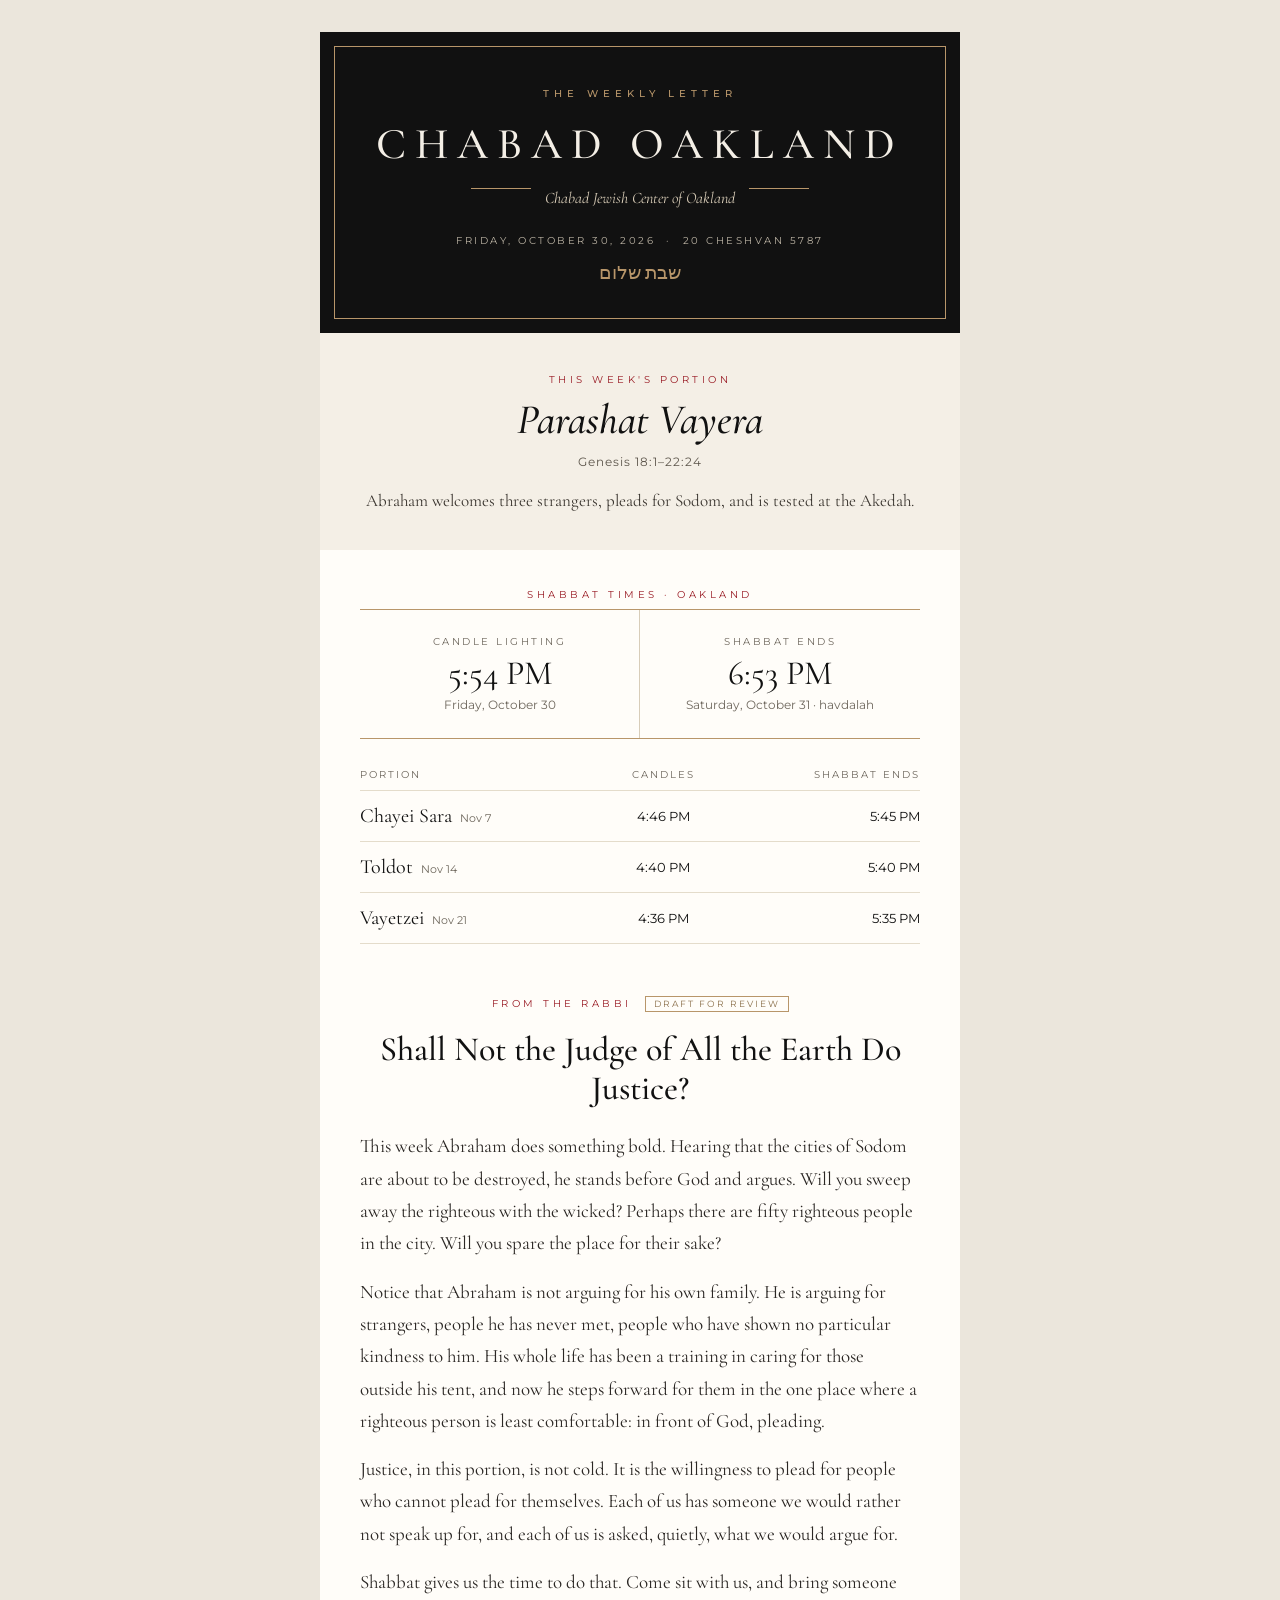
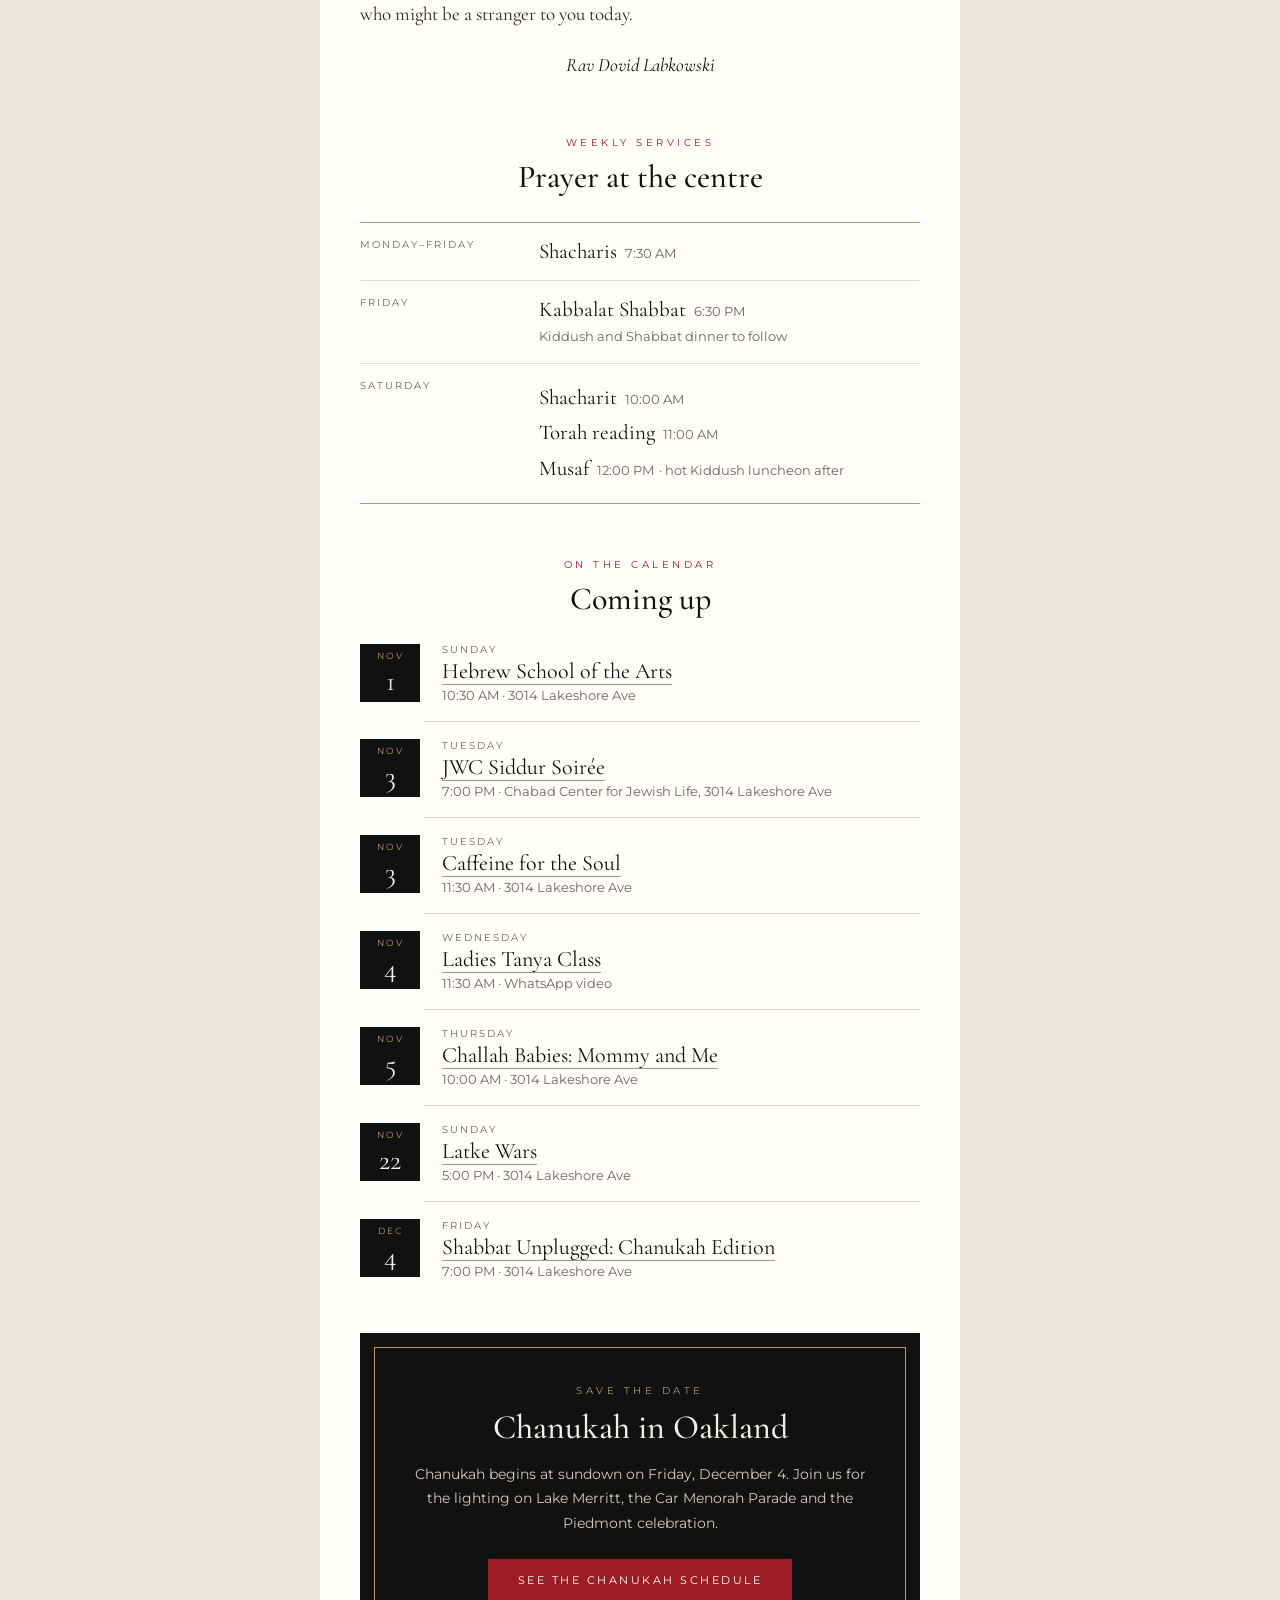
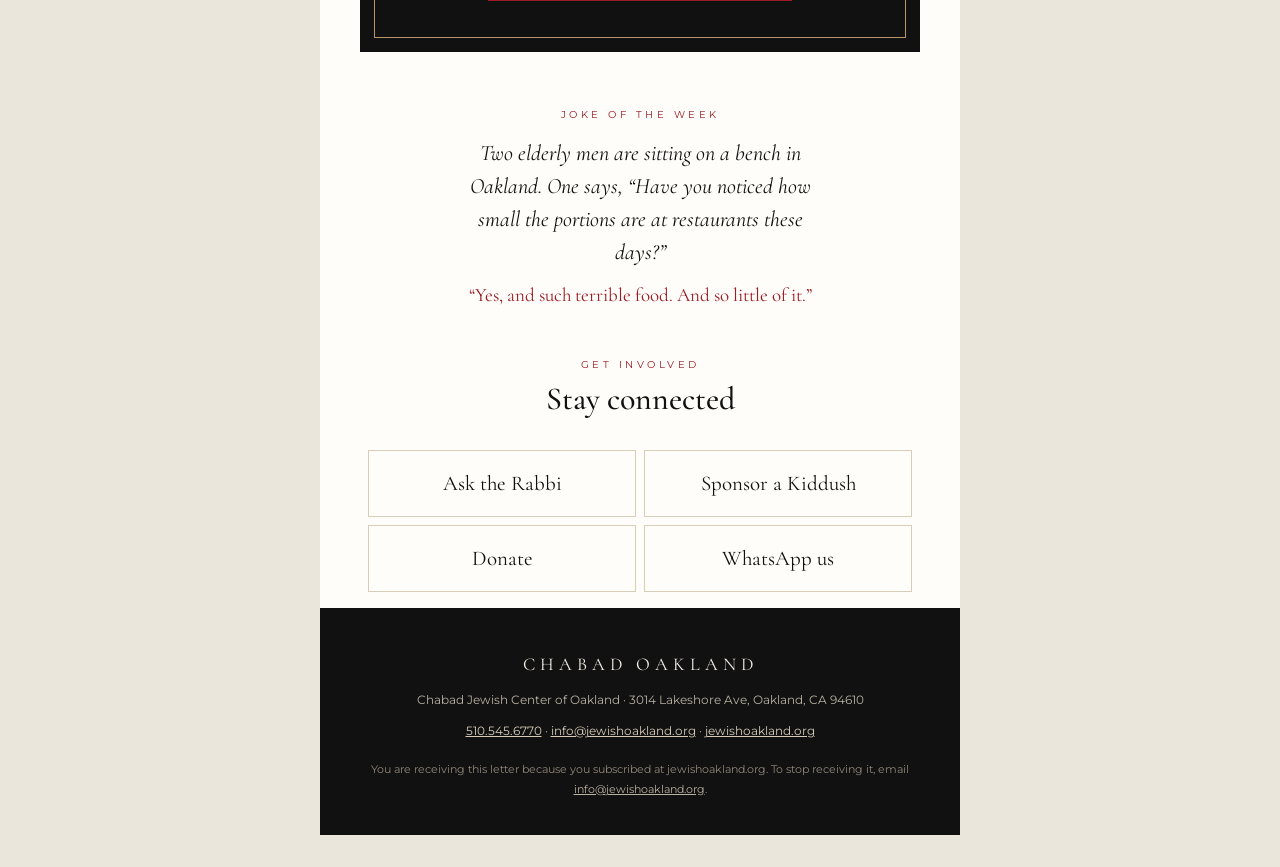
==== commit ec2228c7: "Redesign the Weekly Letter and calculate Shabbat times locally Reworks the issue's visual design: a " ====
--- a/newsletter/2026-10-30.html
+++ b/newsletter/2026-10-30.html
@@ -7,299 +7,323 @@
 <!--
   The Weekly Letter, Chabad Jewish Center of Oakland.
 
-  Built with tables and inline styles so it also works when pasted into an
-  email service. Colours are repeated inline on purpose: many email apps
-  ignore <style> blocks.
-
-  Shabbat times come from Hebcal for Oakland (candle lighting 18 minutes
-  before sunset, havdalah 42 minutes after). Update them each week.
-
-  DRAFT: the essay below is written for Rav Dovid Labkowski to review and
-  replace with his own words before sending.
+  Design system
+    Ink      #111111   masthead, date blocks, headings
+    Ivory    #f4efe6   page and parsha band
+    Paper    #fffdf9   letter body
+    Red      #9a1d26   one accent: labels, drop cap, the parsha band's
+                       ornament and the Chanukah button
+    Gold     #b8966a   hairlines and frames
+    Type     Cormorant Garamond for display and text, Montserrat for labels
+
+  Built with tables and inline styles so it also survives an email service,
+  which may strip <style> blocks. Colours are repeated inline on purpose.
+
+  Shabbat times are calculated by newsletter/tools/shabbat_times.py.
+  Candle lighting is 18 minutes before sunset, havdalah 42 minutes after.
+
+  DRAFT: the essay is written for Rav Dovid Labkowski to review and replace
+  with his own words before the letter is sent.
 -->
 <link rel="preconnect" href="https://fonts.googleapis.com">
 <link rel="preconnect" href="https://fonts.gstatic.com" crossorigin>
 <link href="https://fonts.googleapis.com/css2?family=Cormorant+Garamond:ital,wght@0,400;0,500;0,600;1,400;1,500&family=Montserrat:wght@400;500;600&display=swap" rel="stylesheet">
 </head>
-<body style="margin:0; padding:0; background:#ece8e0;">
-
-<table role="presentation" width="100%" cellpadding="0" cellspacing="0" border="0" style="background:#ece8e0;">
+<body style="margin:0; padding:0; background:#ebe6dc; -webkit-text-size-adjust:100%;">
+
+<table role="presentation" width="100%" cellpadding="0" cellspacing="0" border="0" style="background:#ebe6dc;">
 <tr>
-<td align="center" style="padding:28px 12px;">
-
-<table role="presentation" width="640" cellpadding="0" cellspacing="0" border="0" style="width:100%; max-width:640px; background:#ffffff;">
-
-  <!-- Masthead -->
-  <tr>
-    <td align="center" style="background:#141414; padding:44px 32px 36px; font-family:'Cormorant Garamond', Garamond, Georgia, serif; color:#f4eee2;">
-      <p style="margin:0 0 18px; font-family:Montserrat, Helvetica, Arial, sans-serif; font-size:10px; letter-spacing:4px; text-transform:uppercase; color:#c9a96e;">The Weekly Letter</p>
-      <h1 style="margin:0 0 10px; font-family:'Cormorant Garamond', Garamond, Georgia, serif; font-weight:500; font-size:40px; line-height:1.05; letter-spacing:6px; text-transform:uppercase; color:#f4eee2;">Chabad Oakland</h1>
-      <p style="margin:0; font-family:'Cormorant Garamond', Garamond, Georgia, serif; font-style:italic; font-size:17px; color:#bfb6a6;">Chabad Jewish Center of Oakland</p>
-      <p style="margin:26px 0 0; font-family:Montserrat, Helvetica, Arial, sans-serif; font-size:11px; letter-spacing:2px; text-transform:uppercase; color:#bfb6a6;">Friday, October 30, 2026 &nbsp;·&nbsp; 20 Cheshvan 5787</p>
-    </td>
-  </tr>
-
-  <!-- Parsha -->
-  <tr>
-    <td align="center" style="background:#8c1c22; padding:34px 32px; font-family:'Cormorant Garamond', Garamond, Georgia, serif; color:#ffffff;">
-      <p style="margin:0 0 10px; font-family:Montserrat, Helvetica, Arial, sans-serif; font-size:10px; letter-spacing:3px; text-transform:uppercase; color:#f1d9b0;">This week's portion</p>
-      <h2 style="margin:0 0 10px; font-family:'Cormorant Garamond', Garamond, Georgia, serif; font-weight:500; font-size:34px; line-height:1.1; color:#ffffff;">Parashat Vayera</h2>
-      <p style="margin:0; font-family:Montserrat, Helvetica, Arial, sans-serif; font-size:13px; line-height:1.7; color:#f6e7e8;">Genesis 18:1&ndash;22:24 &nbsp;·&nbsp; Haftarah II Kings 4:1&ndash;37</p>
-    </td>
-  </tr>
-
-  <!-- Shabbat times: this week -->
-  <tr>
-    <td style="padding:36px 40px 14px; font-family:Montserrat, Helvetica, Arial, sans-serif; color:#1d1b19;">
-      <p style="margin:0 0 6px; font-size:10px; letter-spacing:3px; text-transform:uppercase; color:#8c1c22;">Shabbat times</p>
-      <h2 style="margin:0 0 20px; font-family:'Cormorant Garamond', Garamond, Georgia, serif; font-weight:500; font-size:30px; color:#141414;">Oakland, this weekend</h2>
-      <table role="presentation" width="100%" cellpadding="0" cellspacing="0" border="0" style="border-top:1px solid #b89a63; border-bottom:1px solid #b89a63;">
-        <tr>
-          <td width="50%" align="center" style="padding:22px 10px; border-right:1px solid #e3dccd; font-family:Montserrat, Helvetica, Arial, sans-serif;">
-            <p style="margin:0 0 6px; font-size:10px; letter-spacing:2.5px; text-transform:uppercase; color:#6b655c;">Candle lighting</p>
-            <p style="margin:0 0 4px; font-family:'Cormorant Garamond', Garamond, Georgia, serif; font-size:26px; color:#141414;">Fri, Oct 30 &middot; 5:54 PM</p>
-            <p style="margin:0; font-size:12px; color:#6b655c;">18 minutes before sunset</p>
-          </td>
-          <td width="50%" align="center" style="padding:22px 10px; font-family:Montserrat, Helvetica, Arial, sans-serif;">
-            <p style="margin:0 0 6px; font-size:10px; letter-spacing:2.5px; text-transform:uppercase; color:#6b655c;">Shabbat ends</p>
-            <p style="margin:0 0 4px; font-family:'Cormorant Garamond', Garamond, Georgia, serif; font-size:26px; color:#141414;">Sat, Oct 31 &middot; 6:53 PM</p>
-            <p style="margin:0; font-size:12px; color:#6b655c;">Havdalah, 42 minutes after sunset</p>
-          </td>
-        </tr>
-      </table>
-    </td>
-  </tr>
-
-  <!-- Shabbat times: coming weeks -->
-  <tr>
-    <td style="padding:14px 40px 8px; font-family:Montserrat, Helvetica, Arial, sans-serif; color:#1d1b19;">
-      <p style="margin:0 0 12px; font-size:10px; letter-spacing:3px; text-transform:uppercase; color:#8c1c22;">Coming weeks</p>
-      <table role="presentation" width="100%" cellpadding="0" cellspacing="0" border="0" style="font-size:13px; border-collapse:collapse;">
-        <tr style="color:#6b655c; font-size:10px; letter-spacing:2px; text-transform:uppercase;">
-          <td style="padding:10px 0; border-bottom:1px solid #b89a63;">Portion</td>
-          <td style="padding:10px 0; border-bottom:1px solid #b89a63;" align="center">Candles</td>
-          <td style="padding:10px 0; border-bottom:1px solid #b89a63;" align="right">Shabbat ends</td>
-        </tr>
-        <tr>
-          <td style="padding:12px 0; border-bottom:1px solid #e3dccd; font-family:'Cormorant Garamond', Garamond, Georgia, serif; font-size:19px;">Vayera <span style="font-family:Montserrat, Helvetica, Arial, sans-serif; font-size:11px; color:#6b655c;">&nbsp;Oct 31</span></td>
-          <td style="padding:12px 0; border-bottom:1px solid #e3dccd;" align="center">5:54 PM</td>
-          <td style="padding:12px 0; border-bottom:1px solid #e3dccd;" align="right">6:53 PM</td>
-        </tr>
-        <tr>
-          <td style="padding:12px 0; border-bottom:1px solid #e3dccd; font-family:'Cormorant Garamond', Garamond, Georgia, serif; font-size:19px;">Chayei Sara <span style="font-family:Montserrat, Helvetica, Arial, sans-serif; font-size:11px; color:#6b655c;">&nbsp;Nov 7</span></td>
-          <td style="padding:12px 0; border-bottom:1px solid #e3dccd;" align="center">4:46 PM</td>
-          <td style="padding:12px 0; border-bottom:1px solid #e3dccd;" align="right">5:46 PM</td>
-        </tr>
-        <tr>
-          <td style="padding:12px 0; border-bottom:1px solid #e3dccd; font-family:'Cormorant Garamond', Garamond, Georgia, serif; font-size:19px;">Toldot <span style="font-family:Montserrat, Helvetica, Arial, sans-serif; font-size:11px; color:#6b655c;">&nbsp;Nov 14</span></td>
-          <td style="padding:12px 0; border-bottom:1px solid #e3dccd;" align="center">4:40 PM</td>
-          <td style="padding:12px 0; border-bottom:1px solid #e3dccd;" align="right">5:40 PM</td>
-        </tr>
-        <tr>
-          <td style="padding:12px 0; border-bottom:1px solid #e3dccd; font-family:'Cormorant Garamond', Garamond, Georgia, serif; font-size:19px;">Vayetzei <span style="font-family:Montserrat, Helvetica, Arial, sans-serif; font-size:11px; color:#6b655c;">&nbsp;Nov 21</span></td>
-          <td style="padding:12px 0; border-bottom:1px solid #e3dccd;" align="center">4:36 PM</td>
-          <td style="padding:12px 0; border-bottom:1px solid #e3dccd;" align="right">5:36 PM</td>
-        </tr>
-      </table>
-    </td>
-  </tr>
-
-  <!-- From the Rabbi -->
-  <tr>
-    <td style="padding:44px 40px 12px; font-family:'Cormorant Garamond', Garamond, Georgia, serif; color:#1d1b19;">
-      <p style="margin:0 0 6px; font-family:Montserrat, Helvetica, Arial, sans-serif; font-size:10px; letter-spacing:3px; text-transform:uppercase; color:#8c1c22;">From the Rabbi <span style="display:inline-block; margin-left:8px; padding:2px 7px; border:1px solid #b89a63; color:#b89a63; font-size:9px; letter-spacing:2px;">Draft for review</span></p>
-      <h2 style="margin:0 0 18px; font-family:'Cormorant Garamond', Garamond, Georgia, serif; font-weight:500; font-size:32px; line-height:1.15; color:#141414;">Shall Not the Judge of All the Earth Do Justice?</h2>
-      <p style="margin:0 0 16px; font-size:19px; line-height:1.65; color:#2b2724;">This week Abraham does something bold. Hearing that the cities of Sodom are about to be destroyed, he stands before God and argues. Will you sweep away the righteous with the wicked? Perhaps there are fifty righteous people in the city. Will you spare the place for their sake?</p>
-      <p style="margin:0 0 16px; font-size:19px; line-height:1.65; color:#2b2724;">Notice that Abraham is not arguing for his own family. He is arguing for strangers, people he has never met, people who have shown no particular kindness to him. His whole life has been a training in caring for those outside his tent, and now he steps forward for them in the one place where a righteous person is least comfortable: in front of God, pleading.</p>
-      <p style="margin:0 0 16px; font-size:19px; line-height:1.65; color:#2b2724;">Justice, in this portion, is not cold. It is the willingness to plead for people who cannot plead for themselves. Each of us has someone we would rather not speak up for, and each of us is asked, quietly, what we would argue for.</p>
-      <p style="margin:0 0 18px; font-size:19px; line-height:1.65; color:#2b2724;">Shabbat gives us the time to do that. Come sit with us, and bring someone who might be a stranger to you today.</p>
-      <p style="margin:0; font-family:'Cormorant Garamond', Garamond, Georgia, serif; font-style:italic; font-size:19px; color:#141414;">Rav Dovid Labkowski</p>
-    </td>
-  </tr>
-
-  <!-- Weekly services -->
-  <tr>
-    <td style="padding:40px 40px 10px; font-family:Montserrat, Helvetica, Arial, sans-serif; color:#1d1b19;">
-      <p style="margin:0 0 6px; font-size:10px; letter-spacing:3px; text-transform:uppercase; color:#8c1c22;">Weekly services</p>
-      <h2 style="margin:0 0 20px; font-family:'Cormorant Garamond', Garamond, Georgia, serif; font-weight:500; font-size:30px; color:#141414;">Prayer at the center</h2>
-      <table role="presentation" width="100%" cellpadding="0" cellspacing="0" border="0" style="border-collapse:collapse; font-size:14px;">
-        <tr>
-          <td width="34%" valign="top" style="padding:16px 14px 16px 0; border-top:1px solid #b89a63; border-bottom:1px solid #e3dccd; font-size:10px; letter-spacing:2px; text-transform:uppercase; color:#6b655c;">Monday to Friday</td>
-          <td valign="top" style="padding:16px 0; border-top:1px solid #b89a63; border-bottom:1px solid #e3dccd;">
-            <span style="font-family:'Cormorant Garamond', Garamond, Georgia, serif; font-size:20px; color:#141414;">Shacharis</span> &nbsp;<span style="color:#6b655c;">7:30 AM</span>
-          </td>
-        </tr>
-        <tr>
-          <td valign="top" style="padding:16px 14px 16px 0; border-bottom:1px solid #e3dccd; font-size:10px; letter-spacing:2px; text-transform:uppercase; color:#6b655c;">Friday</td>
-          <td valign="top" style="padding:16px 0; border-bottom:1px solid #e3dccd;">
-            <span style="font-family:'Cormorant Garamond', Garamond, Georgia, serif; font-size:20px; color:#141414;">Kabbalat Shabbat</span> &nbsp;<span style="color:#6b655c;">6:30 PM, then Kiddush and Shabbat dinner</span>
-          </td>
-        </tr>
-        <tr>
-          <td valign="top" style="padding:16px 14px 16px 0; border-bottom:1px solid #e3dccd; font-size:10px; letter-spacing:2px; text-transform:uppercase; color:#6b655c;">Saturday</td>
-          <td valign="top" style="padding:16px 0; border-bottom:1px solid #e3dccd; line-height:1.9;">
-            <span style="font-family:'Cormorant Garamond', Garamond, Georgia, serif; font-size:20px; color:#141414;">Shacharit</span> &nbsp;<span style="color:#6b655c;">10:00 AM</span><br>
-            <span style="font-family:'Cormorant Garamond', Garamond, Georgia, serif; font-size:20px; color:#141414;">Torah reading</span> &nbsp;<span style="color:#6b655c;">11:00 AM</span><br>
-            <span style="font-family:'Cormorant Garamond', Garamond, Georgia, serif; font-size:20px; color:#141414;">Musaf</span> &nbsp;<span style="color:#6b655c;">12:00 PM</span>, followed by a hot Kiddush luncheon
-          </td>
-        </tr>
-      </table>
-    </td>
-  </tr>
-
-  <!-- Calendar -->
-  <tr>
-    <td style="padding:40px 40px 10px; font-family:Montserrat, Helvetica, Arial, sans-serif; color:#1d1b19;">
-      <p style="margin:0 0 6px; font-size:10px; letter-spacing:3px; text-transform:uppercase; color:#8c1c22;">On the calendar</p>
-      <h2 style="margin:0 0 20px; font-family:'Cormorant Garamond', Garamond, Georgia, serif; font-weight:500; font-size:30px; color:#141414;">Coming up</h2>
+<td align="center" style="padding:32px 12px;">
+
+<table role="presentation" width="640" cellpadding="0" cellspacing="0" border="0" style="width:100%; max-width:640px; background:#fffdf9;">
+
+  <!-- ============ MASTHEAD ============ -->
+  <tr>
+    <td style="background:#111111; padding:14px;">
+      <table role="presentation" width="100%" cellpadding="0" cellspacing="0" border="0" style="border:1px solid #b8966a;">
+        <tr>
+          <td align="center" style="padding:40px 28px 34px; font-family:'Cormorant Garamond', Garamond, Georgia, serif; color:#f4efe6;">
+            <p style="margin:0 0 22px; font-family:Montserrat, Helvetica, Arial, sans-serif; font-size:10px; font-weight:500; letter-spacing:5px; text-transform:uppercase; color:#b8966a;">The Weekly Letter</p>
+            <h1 style="margin:0; font-family:'Cormorant Garamond', Garamond, Georgia, serif; font-weight:500; font-size:44px; line-height:1; letter-spacing:9px; text-transform:uppercase; color:#f4efe6;">Chabad Oakland</h1>
+            <table role="presentation" cellpadding="0" cellspacing="0" border="0" align="center" style="margin:22px auto 0;">
+              <tr>
+                <td style="width:60px; border-top:1px solid #b8966a; font-size:0; line-height:0;">&nbsp;</td>
+                <td style="padding:0 14px; font-family:'Cormorant Garamond', Garamond, Georgia, serif; font-style:italic; font-size:16px; color:#d9cdb8; white-space:nowrap;">Chabad Jewish Center of Oakland</td>
+                <td style="width:60px; border-top:1px solid #b8966a; font-size:0; line-height:0;">&nbsp;</td>
+              </tr>
+            </table>
+            <p style="margin:26px 0 0; font-family:Montserrat, Helvetica, Arial, sans-serif; font-size:10px; letter-spacing:2.5px; text-transform:uppercase; color:#b9b1a2;">Friday, October 30, 2026 &nbsp;&middot;&nbsp; 20 Cheshvan 5787</p>
+            <p style="margin:14px 0 0; font-family:'Cormorant Garamond', Garamond, Georgia, serif; font-size:19px; color:#b8966a;">שבת שלום</p>
+          </td>
+        </tr>
+      </table>
+    </td>
+  </tr>
+
+  <!-- ============ PARSHA ============ -->
+  <tr>
+    <td align="center" style="background:#f4efe6; padding:40px 40px 36px; font-family:'Cormorant Garamond', Garamond, Georgia, serif; color:#111111;">
+      <p style="margin:0 0 12px; font-family:Montserrat, Helvetica, Arial, sans-serif; font-size:10px; letter-spacing:3.5px; text-transform:uppercase; color:#9a1d26;">This week's portion</p>
+      <h2 style="margin:0 0 12px; font-family:'Cormorant Garamond', Garamond, Georgia, serif; font-weight:500; font-style:italic; font-size:42px; line-height:1.05; color:#111111;">Parashat Vayera</h2>
+      <p style="margin:0 0 18px; font-family:Montserrat, Helvetica, Arial, sans-serif; font-size:12px; letter-spacing:1px; color:#5e574d;">Genesis 18:1&ndash;22:24</p>
+      <p style="margin:0; font-size:17px; line-height:1.6; color:#3a352f;">Abraham welcomes three strangers, pleads for Sodom, and is tested at the Akedah.</p>
+    </td>
+  </tr>
+
+  <!-- ============ SHABBAT TIMES: THIS WEEKEND ============ -->
+  <tr>
+    <td style="padding:38px 40px 8px; font-family:Montserrat, Helvetica, Arial, sans-serif; color:#111111;">
+      <p style="margin:0 0 8px; font-size:10px; letter-spacing:3.5px; text-transform:uppercase; color:#9a1d26; text-align:center;">Shabbat times &middot; Oakland</p>
+      <table role="presentation" width="100%" cellpadding="0" cellspacing="0" border="0" style="border-top:1px solid #b8966a; border-bottom:1px solid #b8966a;">
+        <tr>
+          <td width="50%" align="center" valign="top" style="padding:26px 12px; border-right:1px solid #d8cdb9;">
+            <p style="margin:0 0 10px; font-size:9.5px; letter-spacing:2.5px; text-transform:uppercase; color:#6f685e;">Candle lighting</p>
+            <p style="margin:0 0 6px; font-family:'Cormorant Garamond', Garamond, Georgia, serif; font-size:34px; line-height:1; color:#111111;">5:54 PM</p>
+            <p style="margin:0; font-size:12px; color:#6f685e;">Friday, October 30</p>
+          </td>
+          <td width="50%" align="center" valign="top" style="padding:26px 12px;">
+            <p style="margin:0 0 10px; font-size:9.5px; letter-spacing:2.5px; text-transform:uppercase; color:#6f685e;">Shabbat ends</p>
+            <p style="margin:0 0 6px; font-family:'Cormorant Garamond', Garamond, Georgia, serif; font-size:34px; line-height:1; color:#111111;">6:53 PM</p>
+            <p style="margin:0; font-size:12px; color:#6f685e;">Saturday, October 31 &middot; havdalah</p>
+          </td>
+        </tr>
+      </table>
+    </td>
+  </tr>
+
+  <!-- ============ SHABBAT TIMES: COMING WEEKS ============ -->
+  <tr>
+    <td style="padding:22px 40px 0; font-family:Montserrat, Helvetica, Arial, sans-serif; color:#111111;">
+      <table role="presentation" width="100%" cellpadding="0" cellspacing="0" border="0" style="border-collapse:collapse; font-size:13px;">
+        <tr style="font-size:9.5px; letter-spacing:2px; text-transform:uppercase; color:#6f685e;">
+          <td style="padding:0 0 10px;">Portion</td>
+          <td align="center" style="padding:0 0 10px;">Candles</td>
+          <td align="right" style="padding:0 0 10px;">Shabbat ends</td>
+        </tr>
+        <tr>
+          <td style="padding:13px 0; border-top:1px solid #e4dccb; font-family:'Cormorant Garamond', Garamond, Georgia, serif; font-size:20px; color:#111111;">Chayei Sara <span style="font-family:Montserrat, Helvetica, Arial, sans-serif; font-size:11px; color:#6f685e;">&nbsp;Nov 7</span></td>
+          <td align="center" style="padding:13px 0; border-top:1px solid #e4dccb;">4:46 PM</td>
+          <td align="right" style="padding:13px 0; border-top:1px solid #e4dccb;">5:45 PM</td>
+        </tr>
+        <tr>
+          <td style="padding:13px 0; border-top:1px solid #e4dccb; font-family:'Cormorant Garamond', Garamond, Georgia, serif; font-size:20px; color:#111111;">Toldot <span style="font-family:Montserrat, Helvetica, Arial, sans-serif; font-size:11px; color:#6f685e;">&nbsp;Nov 14</span></td>
+          <td align="center" style="padding:13px 0; border-top:1px solid #e4dccb;">4:40 PM</td>
+          <td align="right" style="padding:13px 0; border-top:1px solid #e4dccb;">5:40 PM</td>
+        </tr>
+        <tr>
+          <td style="padding:13px 0; border-top:1px solid #e4dccb; border-bottom:1px solid #e4dccb; font-family:'Cormorant Garamond', Garamond, Georgia, serif; font-size:20px; color:#111111;">Vayetzei <span style="font-family:Montserrat, Helvetica, Arial, sans-serif; font-size:11px; color:#6f685e;">&nbsp;Nov 21</span></td>
+          <td align="center" style="padding:13px 0; border-top:1px solid #e4dccb; border-bottom:1px solid #e4dccb;">4:36 PM</td>
+          <td align="right" style="padding:13px 0; border-top:1px solid #e4dccb; border-bottom:1px solid #e4dccb;">5:35 PM</td>
+        </tr>
+      </table>
+    </td>
+  </tr>
+
+  <!-- ============ FROM THE RABBI ============ -->
+  <tr>
+    <td style="padding:52px 40px 10px; font-family:'Cormorant Garamond', Garamond, Georgia, serif; color:#111111;">
+      <table role="presentation" width="100%" cellpadding="0" cellspacing="0" border="0">
+        <tr>
+          <td align="center" style="padding:0 0 18px; font-family:Montserrat, Helvetica, Arial, sans-serif; font-size:10px; letter-spacing:3.5px; text-transform:uppercase; color:#9a1d26;">
+            From the Rabbi &nbsp;<span style="display:inline-block; padding:2px 8px; border:1px solid #b8966a; color:#8a6f4a; font-size:8.5px; letter-spacing:2px;">Draft for review</span>
+          </td>
+        </tr>
+        <tr>
+          <td align="center" style="padding:0 0 22px; font-family:'Cormorant Garamond', Garamond, Georgia, serif; font-weight:500; font-size:34px; line-height:1.15; color:#111111;">Shall Not the Judge of All the Earth Do Justice?</td>
+        </tr>
+        <tr>
+          <td style="font-size:19px; line-height:1.7; color:#2b2724;">
+            <p style="margin:0 0 16px;">This week Abraham does something bold. Hearing that the cities of Sodom are about to be destroyed, he stands before God and argues. Will you sweep away the righteous with the wicked? Perhaps there are fifty righteous people in the city. Will you spare the place for their sake?</p>
+            <p style="margin:0 0 16px;">Notice that Abraham is not arguing for his own family. He is arguing for strangers, people he has never met, people who have shown no particular kindness to him. His whole life has been a training in caring for those outside his tent, and now he steps forward for them in the one place where a righteous person is least comfortable: in front of God, pleading.</p>
+            <p style="margin:0 0 16px;">Justice, in this portion, is not cold. It is the willingness to plead for people who cannot plead for themselves. Each of us has someone we would rather not speak up for, and each of us is asked, quietly, what we would argue for.</p>
+            <p style="margin:0 0 22px;">Shabbat gives us the time to do that. Come sit with us, and bring someone who might be a stranger to you today.</p>
+          </td>
+        </tr>
+        <tr>
+          <td align="center" style="padding:0; font-style:italic; font-size:19px; color:#111111;">Rav Dovid Labkowski</td>
+        </tr>
+      </table>
+    </td>
+  </tr>
+
+  <!-- ============ WEEKLY SERVICES ============ -->
+  <tr>
+    <td style="padding:50px 40px 4px; font-family:Montserrat, Helvetica, Arial, sans-serif; color:#111111;">
+      <p style="margin:0 0 8px; font-size:10px; letter-spacing:3.5px; text-transform:uppercase; color:#9a1d26; text-align:center;">Weekly services</p>
+      <h2 style="margin:0 0 26px; font-family:'Cormorant Garamond', Garamond, Georgia, serif; font-weight:500; font-size:32px; text-align:center; color:#111111;">Prayer at the centre</h2>
       <table role="presentation" width="100%" cellpadding="0" cellspacing="0" border="0" style="border-collapse:collapse;">
-
-        <tr>
-          <td width="70" valign="top" align="center" style="padding:14px 0; border-top:1px solid #e3dccd; border-right:1px solid #d9c7a3; font-family:Montserrat, Helvetica, Arial, sans-serif;">
-            <div style="font-size:9px; letter-spacing:2px; text-transform:uppercase; color:#6b655c;">Sun</div>
-            <div style="font-family:'Cormorant Garamond', Garamond, Georgia, serif; font-size:30px; line-height:1.1; color:#141414;">1</div>
-            <div style="font-size:9px; letter-spacing:2px; text-transform:uppercase; color:#8c1c22;">Nov</div>
-          </td>
-          <td valign="top" style="padding:14px 0 14px 18px; border-top:1px solid #e3dccd; font-family:Montserrat, Helvetica, Arial, sans-serif;">
-            <a href="https://www.jewishoakland.org/civicrm/event/info/?reset=1&amp;id=3464" style="font-family:'Cormorant Garamond', Garamond, Georgia, serif; font-size:21px; color:#141414; text-decoration:none; border-bottom:1px solid #d9c7a3;">Hebrew School of the Arts</a>
-            <p style="margin:4px 0 0; font-size:13px; color:#6b655c;">10:30 AM &middot; 3014 Lakeshore Ave</p>
-          </td>
-        </tr>
-
-        <tr>
-          <td width="70" valign="top" align="center" style="padding:14px 0; border-top:1px solid #e3dccd; border-right:1px solid #d9c7a3; font-family:Montserrat, Helvetica, Arial, sans-serif;">
-            <div style="font-size:9px; letter-spacing:2px; text-transform:uppercase; color:#6b655c;">Tue</div>
-            <div style="font-family:'Cormorant Garamond', Garamond, Georgia, serif; font-size:30px; line-height:1.1; color:#141414;">3</div>
-            <div style="font-size:9px; letter-spacing:2px; text-transform:uppercase; color:#8c1c22;">Nov</div>
-          </td>
-          <td valign="top" style="padding:14px 0 14px 18px; border-top:1px solid #e3dccd; font-family:Montserrat, Helvetica, Arial, sans-serif;">
-            <a href="https://www.jewishoakland.org/civicrm/event/info/?reset=1&amp;id=3419" style="font-family:'Cormorant Garamond', Garamond, Georgia, serif; font-size:21px; color:#141414; text-decoration:none; border-bottom:1px solid #d9c7a3;">JWC Siddur Soir&eacute;e</a>
-            <p style="margin:4px 0 0; font-size:13px; color:#6b655c;">7:00 PM &middot; Chabad Center for Jewish Life, 3014 Lakeshore Ave</p>
-          </td>
-        </tr>
-
-        <tr>
-          <td width="70" valign="top" align="center" style="padding:14px 0; border-top:1px solid #e3dccd; border-right:1px solid #d9c7a3; font-family:Montserrat, Helvetica, Arial, sans-serif;">
-            <div style="font-size:9px; letter-spacing:2px; text-transform:uppercase; color:#6b655c;">Tue</div>
-            <div style="font-family:'Cormorant Garamond', Garamond, Georgia, serif; font-size:30px; line-height:1.1; color:#141414;">3</div>
-            <div style="font-size:9px; letter-spacing:2px; text-transform:uppercase; color:#8c1c22;">Nov</div>
-          </td>
-          <td valign="top" style="padding:14px 0 14px 18px; border-top:1px solid #e3dccd; font-family:Montserrat, Helvetica, Arial, sans-serif;">
-            <a href="https://www.jewishoakland.org/civicrm/event/info/?reset=1&amp;id=3578" style="font-family:'Cormorant Garamond', Garamond, Georgia, serif; font-size:21px; color:#141414; text-decoration:none; border-bottom:1px solid #d9c7a3;">Caffeine for the Soul</a>
-            <p style="margin:4px 0 0; font-size:13px; color:#6b655c;">11:30 AM &middot; 3014 Lakeshore Ave</p>
-          </td>
-        </tr>
-
-        <tr>
-          <td width="70" valign="top" align="center" style="padding:14px 0; border-top:1px solid #e3dccd; border-right:1px solid #d9c7a3; font-family:Montserrat, Helvetica, Arial, sans-serif;">
-            <div style="font-size:9px; letter-spacing:2px; text-transform:uppercase; color:#6b655c;">Wed</div>
-            <div style="font-family:'Cormorant Garamond', Garamond, Georgia, serif; font-size:30px; line-height:1.1; color:#141414;">4</div>
-            <div style="font-size:9px; letter-spacing:2px; text-transform:uppercase; color:#8c1c22;">Nov</div>
-          </td>
-          <td valign="top" style="padding:14px 0 14px 18px; border-top:1px solid #e3dccd; font-family:Montserrat, Helvetica, Arial, sans-serif;">
-            <a href="https://www.jewishoakland.org/civicrm/event/info/?reset=1&amp;id=3423" style="font-family:'Cormorant Garamond', Garamond, Georgia, serif; font-size:21px; color:#141414; text-decoration:none; border-bottom:1px solid #d9c7a3;">Ladies Tanya Class</a>
-            <p style="margin:4px 0 0; font-size:13px; color:#6b655c;">11:30 AM &middot; WhatsApp video</p>
-          </td>
-        </tr>
-
-        <tr>
-          <td width="70" valign="top" align="center" style="padding:14px 0; border-top:1px solid #e3dccd; border-right:1px solid #d9c7a3; font-family:Montserrat, Helvetica, Arial, sans-serif;">
-            <div style="font-size:9px; letter-spacing:2px; text-transform:uppercase; color:#6b655c;">Thu</div>
-            <div style="font-family:'Cormorant Garamond', Garamond, Georgia, serif; font-size:30px; line-height:1.1; color:#141414;">5</div>
-            <div style="font-size:9px; letter-spacing:2px; text-transform:uppercase; color:#8c1c22;">Nov</div>
-          </td>
-          <td valign="top" style="padding:14px 0 14px 18px; border-top:1px solid #e3dccd; font-family:Montserrat, Helvetica, Arial, sans-serif;">
-            <a href="https://www.jewishoakland.org/civicrm/event/info/?reset=1&amp;id=3459" style="font-family:'Cormorant Garamond', Garamond, Georgia, serif; font-size:21px; color:#141414; text-decoration:none; border-bottom:1px solid #d9c7a3;">Challah Babies: Mommy and Me</a>
-            <p style="margin:4px 0 0; font-size:13px; color:#6b655c;">10:00 AM &middot; 3014 Lakeshore Ave</p>
-          </td>
-        </tr>
-
-        <tr>
-          <td width="70" valign="top" align="center" style="padding:14px 0; border-top:1px solid #e3dccd; border-right:1px solid #d9c7a3; font-family:Montserrat, Helvetica, Arial, sans-serif;">
-            <div style="font-size:9px; letter-spacing:2px; text-transform:uppercase; color:#6b655c;">Sun</div>
-            <div style="font-family:'Cormorant Garamond', Garamond, Georgia, serif; font-size:30px; line-height:1.1; color:#141414;">22</div>
-            <div style="font-size:9px; letter-spacing:2px; text-transform:uppercase; color:#8c1c22;">Nov</div>
-          </td>
-          <td valign="top" style="padding:14px 0 14px 18px; border-top:1px solid #e3dccd; font-family:Montserrat, Helvetica, Arial, sans-serif;">
-            <a href="https://www.jewishoakland.org/civicrm/event/info/?reset=1&amp;id=3575" style="font-family:'Cormorant Garamond', Garamond, Georgia, serif; font-size:21px; color:#141414; text-decoration:none; border-bottom:1px solid #d9c7a3;">Latke Wars</a>
-            <p style="margin:4px 0 0; font-size:13px; color:#6b655c;">5:00 PM &middot; 3014 Lakeshore Ave</p>
-          </td>
-        </tr>
-
-        <tr>
-          <td width="70" valign="top" align="center" style="padding:14px 0; border-top:1px solid #e3dccd; border-bottom:1px solid #e3dccd; border-right:1px solid #d9c7a3; font-family:Montserrat, Helvetica, Arial, sans-serif;">
-            <div style="font-size:9px; letter-spacing:2px; text-transform:uppercase; color:#6b655c;">Fri</div>
-            <div style="font-family:'Cormorant Garamond', Garamond, Georgia, serif; font-size:30px; line-height:1.1; color:#141414;">4</div>
-            <div style="font-size:9px; letter-spacing:2px; text-transform:uppercase; color:#8c1c22;">Dec</div>
-          </td>
-          <td valign="top" style="padding:14px 0 14px 18px; border-top:1px solid #e3dccd; border-bottom:1px solid #e3dccd; font-family:Montserrat, Helvetica, Arial, sans-serif;">
-            <a href="https://www.jewishoakland.org/civicrm/event/info/?reset=1&amp;id=3577" style="font-family:'Cormorant Garamond', Garamond, Georgia, serif; font-size:21px; color:#141414; text-decoration:none; border-bottom:1px solid #d9c7a3;">Shabbat Unplugged: Chanukah Edition</a>
-            <p style="margin:4px 0 0; font-size:13px; color:#6b655c;">7:00 PM &middot; 3014 Lakeshore Ave</p>
-          </td>
-        </tr>
-
-      </table>
-    </td>
-  </tr>
-
-  <!-- Chanukah -->
-  <tr>
-    <td style="padding:40px 40px 10px;">
-      <table role="presentation" width="100%" cellpadding="0" cellspacing="0" border="0" style="background:#f6f1e7; border:1px solid #d9c7a3;">
-        <tr>
-          <td align="center" style="padding:34px 30px; font-family:Montserrat, Helvetica, Arial, sans-serif; color:#1d1b19;">
-            <p style="margin:0 0 6px; font-size:10px; letter-spacing:3px; text-transform:uppercase; color:#8c1c22;">Save the date</p>
-            <h2 style="margin:0 0 12px; font-family:'Cormorant Garamond', Garamond, Georgia, serif; font-weight:500; font-size:30px; color:#141414;">Chanukah in Oakland</h2>
-            <p style="margin:0 0 20px; font-size:14px; line-height:1.7; color:#6b655c;">Chanukah begins at sundown on Friday, December 4. Join us for the lighting on Lake Merritt, the Car Menorah Parade and the Piedmont celebration.</p>
-            <a href="https://www.jewishoakland.org/holidays/chanukah/car-menorah-parade/" style="display:inline-block; padding:13px 28px; background:#8c1c22; color:#ffffff; font-size:11px; letter-spacing:2.5px; text-transform:uppercase; text-decoration:none;">See the Chanukah schedule</a>
-          </td>
-        </tr>
-      </table>
-    </td>
-  </tr>
-
-  <!-- Joke -->
-  <tr>
-    <td align="center" style="padding:44px 40px 12px; font-family:'Cormorant Garamond', Garamond, Georgia, serif; color:#141414;">
-      <p style="margin:0 0 14px; font-family:Montserrat, Helvetica, Arial, sans-serif; font-size:10px; letter-spacing:3px; text-transform:uppercase; color:#8c1c22;">Joke of the week</p>
-      <p style="margin:0 auto 12px; max-width:380px; font-size:21px; font-style:italic; line-height:1.5;">Two elderly men are sitting on a bench in Oakland. One says, &ldquo;Have you noticed how small the portions are at restaurants these days?&rdquo;</p>
-      <p style="margin:0; font-size:19px;"><span style="color:#8c1c22;">&ldquo;Yes, and such terrible food. And so little of it.&rdquo;</span></p>
-    </td>
-  </tr>
-
-  <!-- Get involved -->
-  <tr>
-    <td style="padding:36px 40px 12px; font-family:Montserrat, Helvetica, Arial, sans-serif; color:#1d1b19;">
-      <p style="margin:0 0 6px; font-size:10px; letter-spacing:3px; text-transform:uppercase; color:#8c1c22;">Get involved</p>
-      <h2 style="margin:0 0 18px; font-family:'Cormorant Garamond', Garamond, Georgia, serif; font-weight:500; font-size:30px; color:#141414;">Stay connected</h2>
+        <tr>
+          <td width="32%" valign="top" style="padding:16px 0; border-top:1px solid #b8966a; font-size:9.5px; letter-spacing:2px; text-transform:uppercase; color:#6f685e;">Monday&ndash;Friday</td>
+          <td valign="top" style="padding:16px 0; border-top:1px solid #b8966a; font-family:'Cormorant Garamond', Garamond, Georgia, serif; font-size:21px; color:#111111;">Shacharis <span style="font-family:Montserrat, Helvetica, Arial, sans-serif; font-size:13px; color:#6f685e;">&nbsp;7:30 AM</span></td>
+        </tr>
+        <tr>
+          <td valign="top" style="padding:16px 0; border-top:1px solid #e4dccb; font-size:9.5px; letter-spacing:2px; text-transform:uppercase; color:#6f685e;">Friday</td>
+          <td valign="top" style="padding:16px 0; border-top:1px solid #e4dccb; font-family:'Cormorant Garamond', Garamond, Georgia, serif; font-size:21px; color:#111111;">Kabbalat Shabbat <span style="font-family:Montserrat, Helvetica, Arial, sans-serif; font-size:13px; color:#6f685e;">&nbsp;6:30 PM</span><br><span style="font-family:Montserrat, Helvetica, Arial, sans-serif; font-size:13px; color:#6f685e;">Kiddush and Shabbat dinner to follow</span></td>
+        </tr>
+        <tr>
+          <td valign="top" style="padding:16px 0; border-top:1px solid #e4dccb; border-bottom:1px solid #b8966a; font-size:9.5px; letter-spacing:2px; text-transform:uppercase; color:#6f685e;">Saturday</td>
+          <td valign="top" style="padding:16px 0; border-top:1px solid #e4dccb; border-bottom:1px solid #b8966a; font-family:'Cormorant Garamond', Garamond, Georgia, serif; font-size:21px; line-height:1.7; color:#111111;">
+            Shacharit <span style="font-family:Montserrat, Helvetica, Arial, sans-serif; font-size:13px; color:#6f685e;">&nbsp;10:00 AM</span><br>
+            Torah reading <span style="font-family:Montserrat, Helvetica, Arial, sans-serif; font-size:13px; color:#6f685e;">&nbsp;11:00 AM</span><br>
+            Musaf <span style="font-family:Montserrat, Helvetica, Arial, sans-serif; font-size:13px; color:#6f685e;">&nbsp;12:00 PM</span> <span style="font-family:Montserrat, Helvetica, Arial, sans-serif; font-size:13px; color:#6f685e;">&middot; hot Kiddush luncheon after</span>
+          </td>
+        </tr>
+      </table>
+    </td>
+  </tr>
+
+  <!-- ============ CALENDAR ============ -->
+  <tr>
+    <td style="padding:50px 40px 4px; font-family:Montserrat, Helvetica, Arial, sans-serif; color:#111111;">
+      <p style="margin:0 0 8px; font-size:10px; letter-spacing:3.5px; text-transform:uppercase; color:#9a1d26; text-align:center;">On the calendar</p>
+      <h2 style="margin:0 0 26px; font-family:'Cormorant Garamond', Garamond, Georgia, serif; font-weight:500; font-size:32px; text-align:center; color:#111111;">Coming up</h2>
+      <table role="presentation" width="100%" cellpadding="0" cellspacing="0" border="0" style="border-collapse:collapse;">
+
+        <tr>
+          <td width="64" valign="top" style="padding:0 0 18px;">
+            <table role="presentation" width="60" cellpadding="0" cellspacing="0" border="0" style="background:#111111;"><tr><td align="center" style="padding:7px 0 6px; font-size:8.5px; letter-spacing:2px; text-transform:uppercase; color:#b8966a;">Nov</td></tr><tr><td align="center" style="padding:0 0 7px; font-family:'Cormorant Garamond', Garamond, Georgia, serif; font-size:28px; line-height:1; color:#f4efe6;">1</td></tr></table>
+          </td>
+          <td valign="top" style="padding:0 0 18px 18px; border-bottom:1px solid #e4dccb;">
+            <p style="margin:0 0 3px; font-size:9.5px; letter-spacing:2px; text-transform:uppercase; color:#6f685e;">Sunday</p>
+            <a href="https://www.jewishoakland.org/civicrm/event/info/?reset=1&amp;id=3464" style="font-family:'Cormorant Garamond', Garamond, Georgia, serif; font-size:22px; color:#111111; text-decoration:none; border-bottom:1px solid #b8966a;">Hebrew School of the Arts</a>
+            <p style="margin:4px 0 0; font-size:12.5px; color:#6f685e;">10:30 AM &middot; 3014 Lakeshore Ave</p>
+          </td>
+        </tr>
+
+        <tr>
+          <td width="64" valign="top" style="padding:18px 0;">
+            <table role="presentation" width="60" cellpadding="0" cellspacing="0" border="0" style="background:#111111;"><tr><td align="center" style="padding:7px 0 6px; font-size:8.5px; letter-spacing:2px; text-transform:uppercase; color:#b8966a;">Nov</td></tr><tr><td align="center" style="padding:0 0 7px; font-family:'Cormorant Garamond', Garamond, Georgia, serif; font-size:28px; line-height:1; color:#f4efe6;">3</td></tr></table>
+          </td>
+          <td valign="top" style="padding:18px 0 18px 18px; border-bottom:1px solid #e4dccb;">
+            <p style="margin:0 0 3px; font-size:9.5px; letter-spacing:2px; text-transform:uppercase; color:#6f685e;">Tuesday</p>
+            <a href="https://www.jewishoakland.org/civicrm/event/info/?reset=1&amp;id=3419" style="font-family:'Cormorant Garamond', Garamond, Georgia, serif; font-size:22px; color:#111111; text-decoration:none; border-bottom:1px solid #b8966a;">JWC Siddur Soir&eacute;e</a>
+            <p style="margin:4px 0 0; font-size:12.5px; color:#6f685e;">7:00 PM &middot; Chabad Center for Jewish Life, 3014 Lakeshore Ave</p>
+          </td>
+        </tr>
+
+        <tr>
+          <td width="64" valign="top" style="padding:18px 0;">
+            <table role="presentation" width="60" cellpadding="0" cellspacing="0" border="0" style="background:#111111;"><tr><td align="center" style="padding:7px 0 6px; font-size:8.5px; letter-spacing:2px; text-transform:uppercase; color:#b8966a;">Nov</td></tr><tr><td align="center" style="padding:0 0 7px; font-family:'Cormorant Garamond', Garamond, Georgia, serif; font-size:28px; line-height:1; color:#f4efe6;">3</td></tr></table>
+          </td>
+          <td valign="top" style="padding:18px 0 18px 18px; border-bottom:1px solid #e4dccb;">
+            <p style="margin:0 0 3px; font-size:9.5px; letter-spacing:2px; text-transform:uppercase; color:#6f685e;">Tuesday</p>
+            <a href="https://www.jewishoakland.org/civicrm/event/info/?reset=1&amp;id=3578" style="font-family:'Cormorant Garamond', Garamond, Georgia, serif; font-size:22px; color:#111111; text-decoration:none; border-bottom:1px solid #b8966a;">Caffeine for the Soul</a>
+            <p style="margin:4px 0 0; font-size:12.5px; color:#6f685e;">11:30 AM &middot; 3014 Lakeshore Ave</p>
+          </td>
+        </tr>
+
+        <tr>
+          <td width="64" valign="top" style="padding:18px 0;">
+            <table role="presentation" width="60" cellpadding="0" cellspacing="0" border="0" style="background:#111111;"><tr><td align="center" style="padding:7px 0 6px; font-size:8.5px; letter-spacing:2px; text-transform:uppercase; color:#b8966a;">Nov</td></tr><tr><td align="center" style="padding:0 0 7px; font-family:'Cormorant Garamond', Garamond, Georgia, serif; font-size:28px; line-height:1; color:#f4efe6;">4</td></tr></table>
+          </td>
+          <td valign="top" style="padding:18px 0 18px 18px; border-bottom:1px solid #e4dccb;">
+            <p style="margin:0 0 3px; font-size:9.5px; letter-spacing:2px; text-transform:uppercase; color:#6f685e;">Wednesday</p>
+            <a href="https://www.jewishoakland.org/civicrm/event/info/?reset=1&amp;id=3423" style="font-family:'Cormorant Garamond', Garamond, Georgia, serif; font-size:22px; color:#111111; text-decoration:none; border-bottom:1px solid #b8966a;">Ladies Tanya Class</a>
+            <p style="margin:4px 0 0; font-size:12.5px; color:#6f685e;">11:30 AM &middot; WhatsApp video</p>
+          </td>
+        </tr>
+
+        <tr>
+          <td width="64" valign="top" style="padding:18px 0;">
+            <table role="presentation" width="60" cellpadding="0" cellspacing="0" border="0" style="background:#111111;"><tr><td align="center" style="padding:7px 0 6px; font-size:8.5px; letter-spacing:2px; text-transform:uppercase; color:#b8966a;">Nov</td></tr><tr><td align="center" style="padding:0 0 7px; font-family:'Cormorant Garamond', Garamond, Georgia, serif; font-size:28px; line-height:1; color:#f4efe6;">5</td></tr></table>
+          </td>
+          <td valign="top" style="padding:18px 0 18px 18px; border-bottom:1px solid #e4dccb;">
+            <p style="margin:0 0 3px; font-size:9.5px; letter-spacing:2px; text-transform:uppercase; color:#6f685e;">Thursday</p>
+            <a href="https://www.jewishoakland.org/civicrm/event/info/?reset=1&amp;id=3459" style="font-family:'Cormorant Garamond', Garamond, Georgia, serif; font-size:22px; color:#111111; text-decoration:none; border-bottom:1px solid #b8966a;">Challah Babies: Mommy and Me</a>
+            <p style="margin:4px 0 0; font-size:12.5px; color:#6f685e;">10:00 AM &middot; 3014 Lakeshore Ave</p>
+          </td>
+        </tr>
+
+        <tr>
+          <td width="64" valign="top" style="padding:18px 0;">
+            <table role="presentation" width="60" cellpadding="0" cellspacing="0" border="0" style="background:#111111;"><tr><td align="center" style="padding:7px 0 6px; font-size:8.5px; letter-spacing:2px; text-transform:uppercase; color:#b8966a;">Nov</td></tr><tr><td align="center" style="padding:0 0 7px; font-family:'Cormorant Garamond', Garamond, Georgia, serif; font-size:28px; line-height:1; color:#f4efe6;">22</td></tr></table>
+          </td>
+          <td valign="top" style="padding:18px 0 18px 18px; border-bottom:1px solid #e4dccb;">
+            <p style="margin:0 0 3px; font-size:9.5px; letter-spacing:2px; text-transform:uppercase; color:#6f685e;">Sunday</p>
+            <a href="https://www.jewishoakland.org/civicrm/event/info/?reset=1&amp;id=3575" style="font-family:'Cormorant Garamond', Garamond, Georgia, serif; font-size:22px; color:#111111; text-decoration:none; border-bottom:1px solid #b8966a;">Latke Wars</a>
+            <p style="margin:4px 0 0; font-size:12.5px; color:#6f685e;">5:00 PM &middot; 3014 Lakeshore Ave</p>
+          </td>
+        </tr>
+
+        <tr>
+          <td width="64" valign="top" style="padding:18px 0 0;">
+            <table role="presentation" width="60" cellpadding="0" cellspacing="0" border="0" style="background:#111111;"><tr><td align="center" style="padding:7px 0 6px; font-size:8.5px; letter-spacing:2px; text-transform:uppercase; color:#b8966a;">Dec</td></tr><tr><td align="center" style="padding:0 0 7px; font-family:'Cormorant Garamond', Garamond, Georgia, serif; font-size:28px; line-height:1; color:#f4efe6;">4</td></tr></table>
+          </td>
+          <td valign="top" style="padding:18px 0 0 18px;">
+            <p style="margin:0 0 3px; font-size:9.5px; letter-spacing:2px; text-transform:uppercase; color:#6f685e;">Friday</p>
+            <a href="https://www.jewishoakland.org/civicrm/event/info/?reset=1&amp;id=3577" style="font-family:'Cormorant Garamond', Garamond, Georgia, serif; font-size:22px; color:#111111; text-decoration:none; border-bottom:1px solid #b8966a;">Shabbat Unplugged: Chanukah Edition</a>
+            <p style="margin:4px 0 0; font-size:12.5px; color:#6f685e;">7:00 PM &middot; 3014 Lakeshore Ave</p>
+          </td>
+        </tr>
+
+      </table>
+    </td>
+  </tr>
+
+  <!-- ============ CHANUKAH ============ -->
+  <tr>
+    <td style="padding:50px 40px 4px;">
+      <table role="presentation" width="100%" cellpadding="0" cellspacing="0" border="0" style="background:#111111;">
+        <tr>
+          <td align="center" style="padding:14px;">
+            <table role="presentation" width="100%" cellpadding="0" cellspacing="0" border="0" style="border:1px solid #b8966a;">
+              <tr>
+                <td align="center" style="padding:36px 30px; font-family:Montserrat, Helvetica, Arial, sans-serif; color:#f4efe6;">
+                  <p style="margin:0 0 10px; font-size:10px; letter-spacing:3.5px; text-transform:uppercase; color:#b8966a;">Save the date</p>
+                  <h2 style="margin:0 0 14px; font-family:'Cormorant Garamond', Garamond, Georgia, serif; font-weight:500; font-size:34px; color:#f4efe6;">Chanukah in Oakland</h2>
+                  <p style="margin:0 0 24px; font-size:14px; line-height:1.75; color:#d6cbb8;">Chanukah begins at sundown on Friday, December 4. Join us for the lighting on Lake Merritt, the Car Menorah Parade and the Piedmont celebration.</p>
+                  <a href="https://www.jewishoakland.org/holidays/chanukah/car-menorah-parade/" style="display:inline-block; padding:14px 30px; background:#9a1d26; color:#ffffff; font-size:11px; letter-spacing:2.5px; text-transform:uppercase; text-decoration:none;">See the Chanukah schedule</a>
+                </td>
+              </tr>
+            </table>
+          </td>
+        </tr>
+      </table>
+    </td>
+  </tr>
+
+  <!-- ============ JOKE ============ -->
+  <tr>
+    <td align="center" style="padding:52px 40px 8px; font-family:'Cormorant Garamond', Garamond, Georgia, serif; color:#111111;">
+      <p style="margin:0 0 16px; font-family:Montserrat, Helvetica, Arial, sans-serif; font-size:10px; letter-spacing:3.5px; text-transform:uppercase; color:#9a1d26;">Joke of the week</p>
+      <p style="margin:0 auto 14px; max-width:380px; font-size:22px; font-style:italic; line-height:1.5;">Two elderly men are sitting on a bench in Oakland. One says, &ldquo;Have you noticed how small the portions are at restaurants these days?&rdquo;</p>
+      <p style="margin:0; font-size:19px; color:#9a1d26;">&ldquo;Yes, and such terrible food. And so little of it.&rdquo;</p>
+    </td>
+  </tr>
+
+  <!-- ============ GET INVOLVED ============ -->
+  <tr>
+    <td style="padding:44px 40px 8px; font-family:Montserrat, Helvetica, Arial, sans-serif; color:#111111;">
+      <p style="margin:0 0 8px; font-size:10px; letter-spacing:3.5px; text-transform:uppercase; color:#9a1d26; text-align:center;">Get involved</p>
+      <h2 style="margin:0 0 24px; font-family:'Cormorant Garamond', Garamond, Georgia, serif; font-weight:500; font-size:32px; text-align:center; color:#111111;">Stay connected</h2>
       <table role="presentation" width="100%" cellpadding="0" cellspacing="8" border="0">
         <tr>
-          <td width="50%" align="center" style="border:1px solid #e3dccd; padding:18px 10px;">
-            <a href="https://www.jewishoakland.org/main/ask-the-rabbi/" style="font-family:'Cormorant Garamond', Garamond, Georgia, serif; font-size:20px; color:#141414; text-decoration:none;">Ask the Rabbi</a>
-          </td>
-          <td width="50%" align="center" style="border:1px solid #e3dccd; padding:18px 10px;">
-            <a href="https://www.jewishoakland.org/shul/kiddush-sponsorship/" style="font-family:'Cormorant Garamond', Garamond, Georgia, serif; font-size:20px; color:#141414; text-decoration:none;">Sponsor a Kiddush</a>
-          </td>
-        </tr>
-        <tr>
-          <td width="50%" align="center" style="border:1px solid #e3dccd; padding:18px 10px;">
-            <a href="https://www.jewishoakland.org/main/donate/" style="font-family:'Cormorant Garamond', Garamond, Georgia, serif; font-size:20px; color:#141414; text-decoration:none;">Donate</a>
-          </td>
-          <td width="50%" align="center" style="border:1px solid #e3dccd; padding:18px 10px;">
-            <a href="https://wa.me/15105456770" style="font-family:'Cormorant Garamond', Garamond, Georgia, serif; font-size:20px; color:#141414; text-decoration:none;">WhatsApp us</a>
-          </td>
-        </tr>
-      </table>
-    </td>
-  </tr>
-
-  <!-- Footer -->
-  <tr>
-    <td align="center" style="padding:30px 40px 36px; border-top:1px solid #e3dccd; font-family:Montserrat, Helvetica, Arial, sans-serif; font-size:12px; line-height:1.8; color:#6b655c;">
-      <p style="margin:0 0 6px; font-family:'Cormorant Garamond', Garamond, Georgia, serif; font-size:18px; letter-spacing:4px; text-transform:uppercase; color:#141414;">Chabad Oakland</p>
-      <p style="margin:0 0 8px;">Chabad Jewish Center of Oakland &middot; 3014 Lakeshore Ave, Oakland, CA 94610</p>
-      <p style="margin:0 0 8px;"><a href="tel:+15105456770" style="color:#6b655c;">510.545.6770</a> &middot; <a href="mailto:info@jewishoakland.org" style="color:#6b655c;">info@jewishoakland.org</a> &middot; <a href="https://www.jewishoakland.org/" style="color:#6b655c;">jewishoakland.org</a></p>
-      <p style="margin:14px 0 0; font-size:11px;">You are receiving this letter because you subscribed at jewishoakland.org. To stop receiving it, email <a href="mailto:info@jewishoakland.org?subject=Unsubscribe" style="color:#6b655c;">info@jewishoakland.org</a>.</p>
+          <td width="50%" align="center" style="border:1px solid #d8cdb9; padding:20px 10px;">
+            <a href="https://www.jewishoakland.org/main/ask-the-rabbi/" style="font-family:'Cormorant Garamond', Garamond, Georgia, serif; font-size:21px; color:#111111; text-decoration:none;">Ask the Rabbi</a>
+          </td>
+          <td width="50%" align="center" style="border:1px solid #d8cdb9; padding:20px 10px;">
+            <a href="https://www.jewishoakland.org/shul/kiddush-sponsorship/" style="font-family:'Cormorant Garamond', Garamond, Georgia, serif; font-size:21px; color:#111111; text-decoration:none;">Sponsor a Kiddush</a>
+          </td>
+        </tr>
+        <tr>
+          <td width="50%" align="center" style="border:1px solid #d8cdb9; padding:20px 10px;">
+            <a href="https://www.jewishoakland.org/main/donate/" style="font-family:'Cormorant Garamond', Garamond, Georgia, serif; font-size:21px; color:#111111; text-decoration:none;">Donate</a>
+          </td>
+          <td width="50%" align="center" style="border:1px solid #d8cdb9; padding:20px 10px;">
+            <a href="https://wa.me/15105456770" style="font-family:'Cormorant Garamond', Garamond, Georgia, serif; font-size:21px; color:#111111; text-decoration:none;">WhatsApp us</a>
+          </td>
+        </tr>
+      </table>
+    </td>
+  </tr>
+
+  <!-- ============ FOOTER ============ -->
+  <tr>
+    <td style="background:#111111; padding:40px 40px 36px; text-align:center; font-family:Montserrat, Helvetica, Arial, sans-serif; font-size:12px; line-height:1.8; color:#b9b1a2;">
+      <p style="margin:0 0 8px; font-family:'Cormorant Garamond', Garamond, Georgia, serif; font-size:18px; letter-spacing:5px; text-transform:uppercase; color:#f4efe6;">Chabad Oakland</p>
+      <p style="margin:0 0 10px;">Chabad Jewish Center of Oakland &middot; 3014 Lakeshore Ave, Oakland, CA 94610</p>
+      <p style="margin:0 0 10px;"><a href="tel:+15105456770" style="color:#d6cbb8;">510.545.6770</a> &middot; <a href="mailto:info@jewishoakland.org" style="color:#d6cbb8;">info@jewishoakland.org</a> &middot; <a href="https://www.jewishoakland.org/" style="color:#d6cbb8;">jewishoakland.org</a></p>
+      <p style="margin:18px 0 0; font-size:11px; color:#8f877a;">You are receiving this letter because you subscribed at jewishoakland.org. To stop receiving it, email <a href="mailto:info@jewishoakland.org?subject=Unsubscribe" style="color:#b9b1a2;">info@jewishoakland.org</a>.</p>
     </td>
   </tr>
 
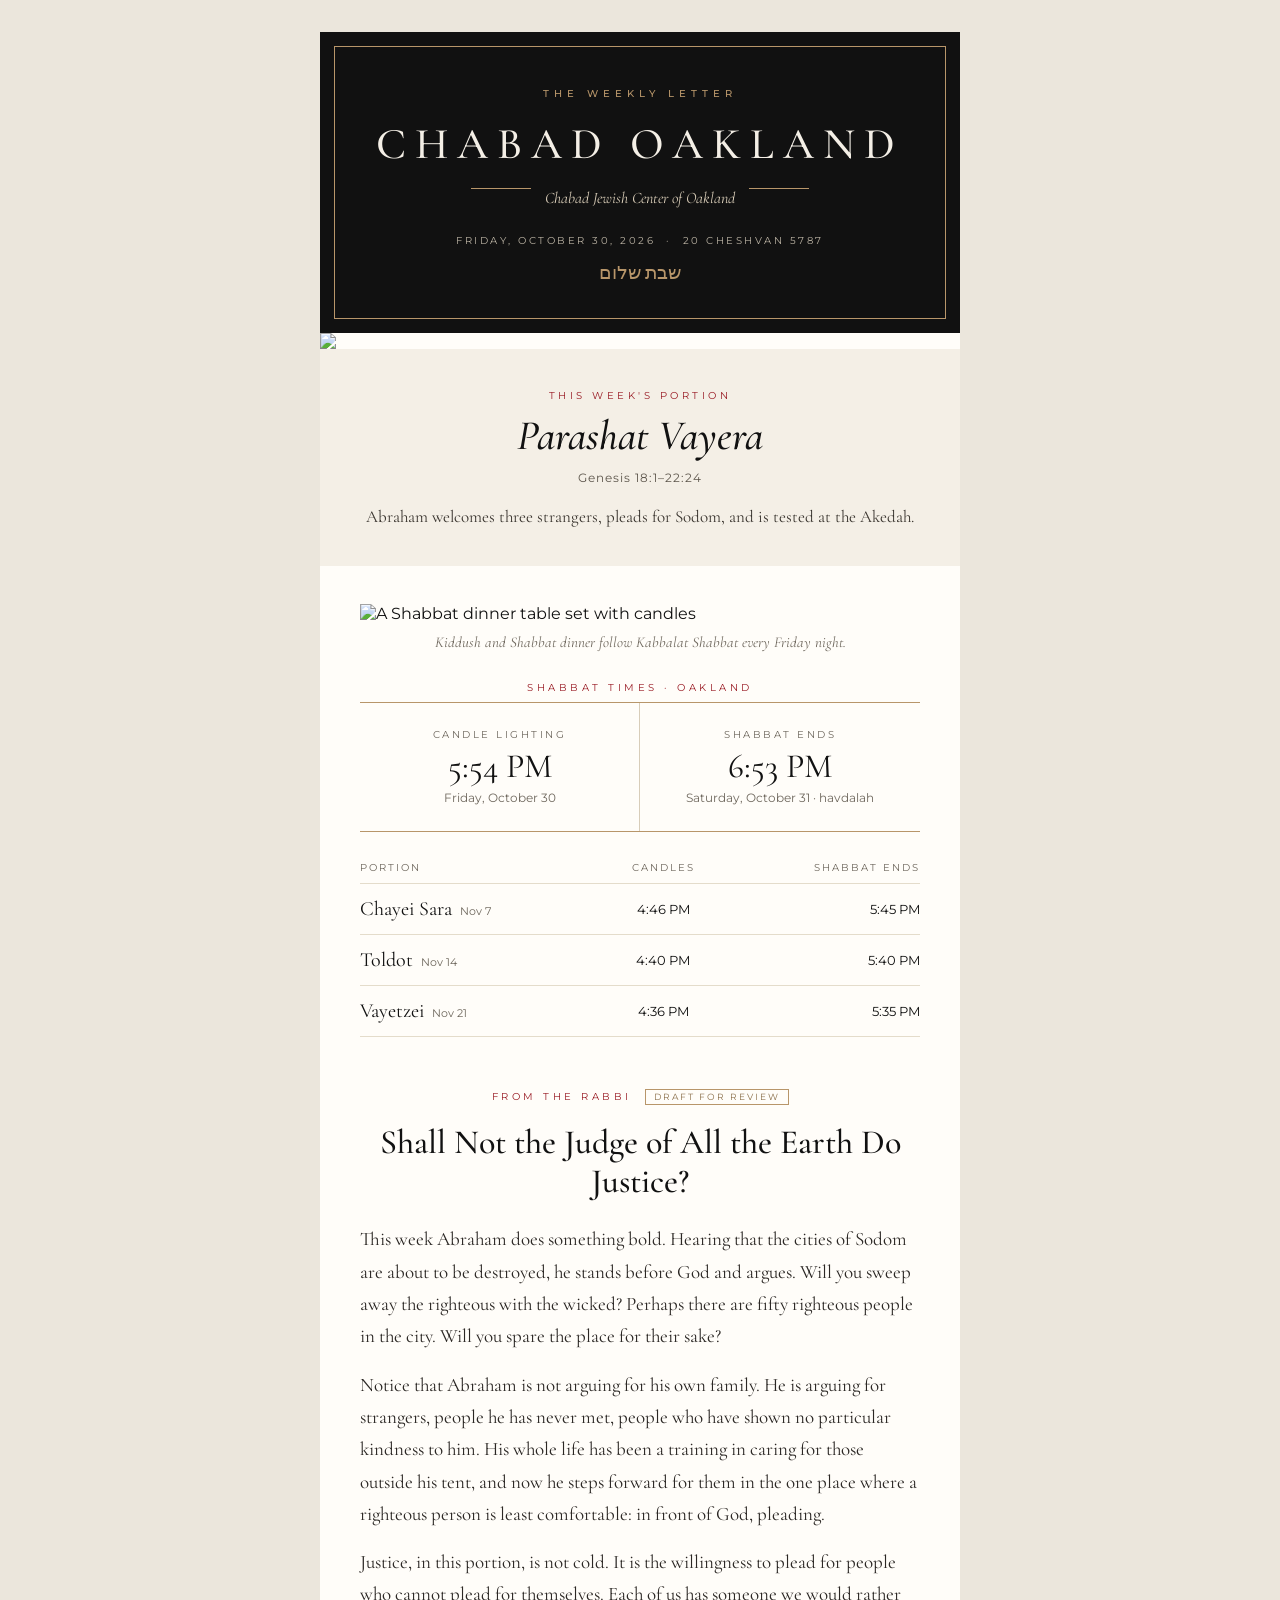
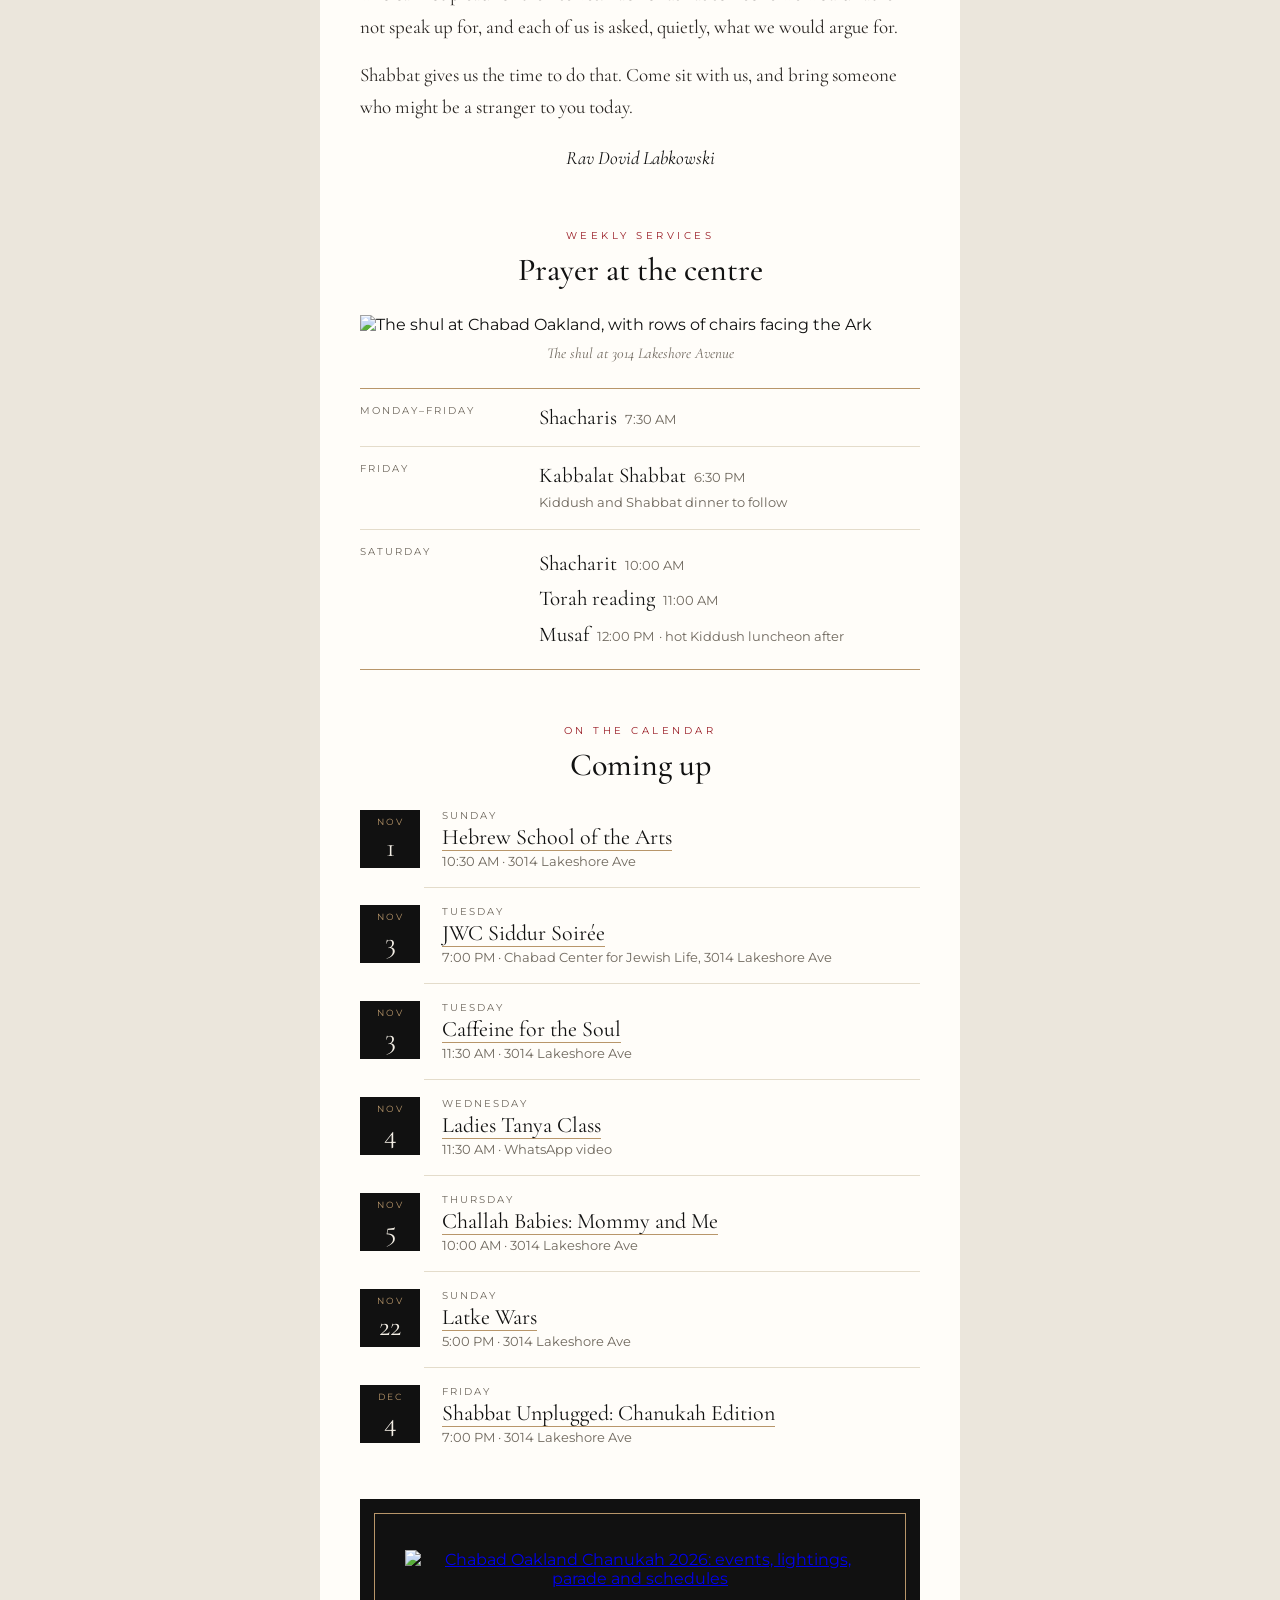
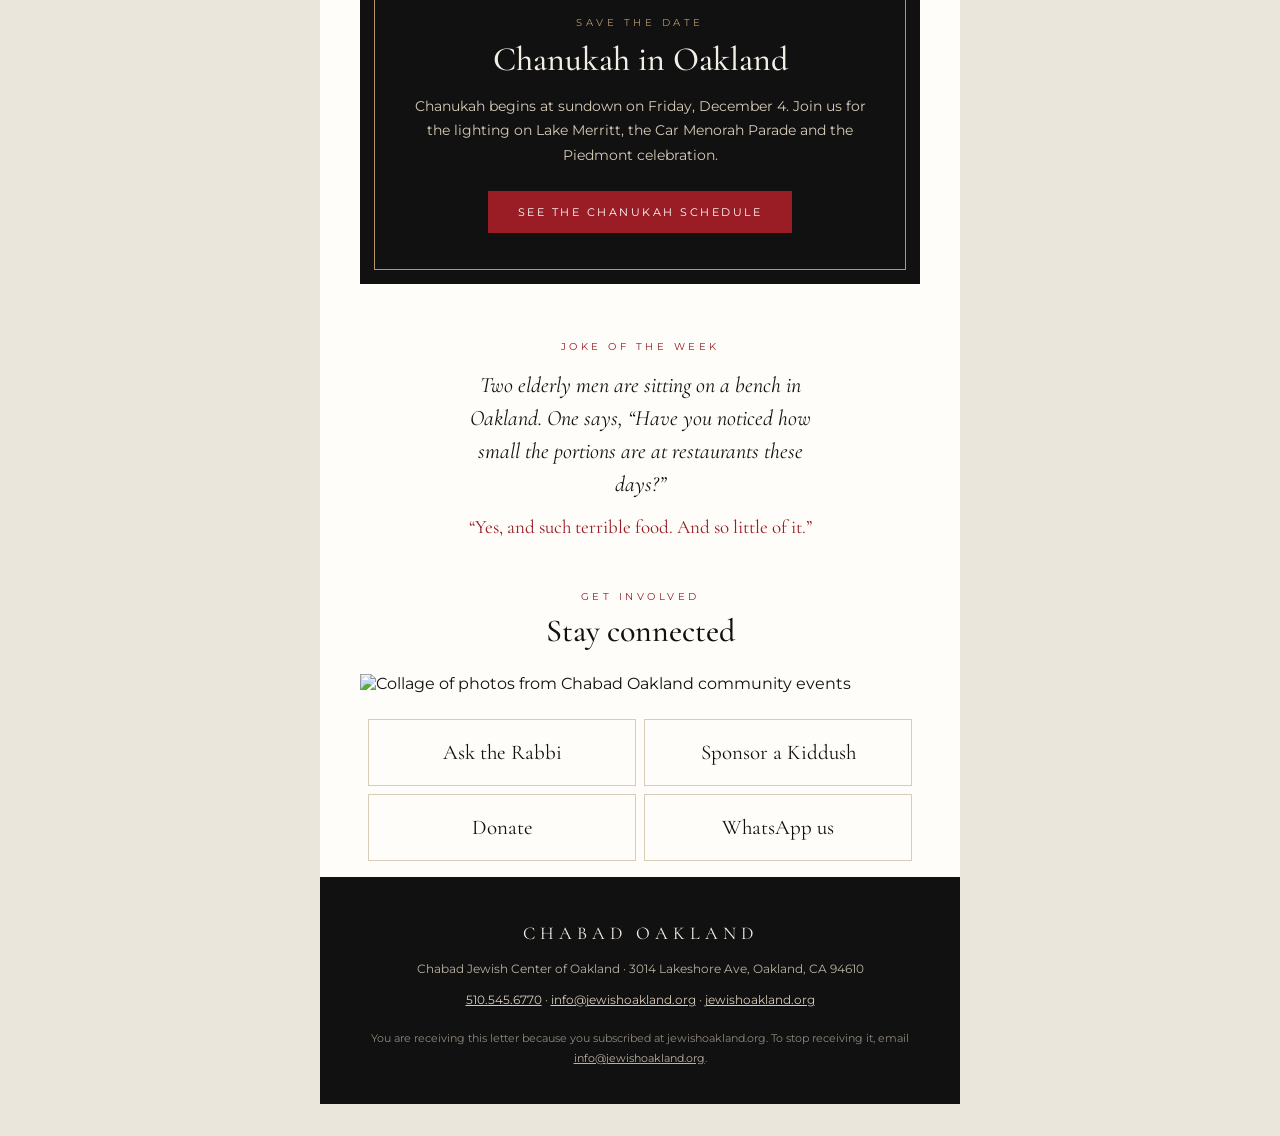
==== commit 96afe438: "Add photos to the Weekly Letter Adds five photos from jewishoakland.org: the Lake Merritt aerial und" ====
--- a/newsletter/2026-10-30.html
+++ b/newsletter/2026-10-30.html
@@ -60,6 +60,13 @@
     </td>
   </tr>
 
+  <!-- ============ HERO PHOTO ============ -->
+  <tr>
+    <td style="padding:0; font-size:0; line-height:0;">
+      <a href="https://www.jewishoakland.org/"><img src="https://www.jewishoakland.org/wp-content/uploads/2019/01/cover4.jpg" width="640" alt="Lake Merritt, Oakland, seen from the air" style="display:block; width:100%; max-width:640px; height:auto; border:0;"></a>
+    </td>
+  </tr>
+
   <!-- ============ PARSHA ============ -->
   <tr>
     <td align="center" style="background:#f4efe6; padding:40px 40px 36px; font-family:'Cormorant Garamond', Garamond, Georgia, serif; color:#111111;">
@@ -73,6 +80,8 @@
   <!-- ============ SHABBAT TIMES: THIS WEEKEND ============ -->
   <tr>
     <td style="padding:38px 40px 8px; font-family:Montserrat, Helvetica, Arial, sans-serif; color:#111111;">
+      <img src="https://www.jewishoakland.org/wp-content/uploads/2018/12/Shabbat-Dinner.jpg" width="560" alt="A Shabbat dinner table set with candles" style="display:block; width:100%; max-width:560px; height:auto; border:0; margin:0 0 10px;">
+      <p style="margin:0 0 30px; font-family:'Cormorant Garamond', Garamond, Georgia, serif; font-style:italic; font-size:15px; color:#6f685e; text-align:center;">Kiddush and Shabbat dinner follow Kabbalat Shabbat every Friday night.</p>
       <p style="margin:0 0 8px; font-size:10px; letter-spacing:3.5px; text-transform:uppercase; color:#9a1d26; text-align:center;">Shabbat times &middot; Oakland</p>
       <table role="presentation" width="100%" cellpadding="0" cellspacing="0" border="0" style="border-top:1px solid #b8966a; border-bottom:1px solid #b8966a;">
         <tr>
@@ -151,6 +160,8 @@
     <td style="padding:50px 40px 4px; font-family:Montserrat, Helvetica, Arial, sans-serif; color:#111111;">
       <p style="margin:0 0 8px; font-size:10px; letter-spacing:3.5px; text-transform:uppercase; color:#9a1d26; text-align:center;">Weekly services</p>
       <h2 style="margin:0 0 26px; font-family:'Cormorant Garamond', Garamond, Georgia, serif; font-weight:500; font-size:32px; text-align:center; color:#111111;">Prayer at the centre</h2>
+      <img src="https://www.jewishoakland.org/wp-content/uploads/2019/01/20190102_1419572-768x369.jpg" width="560" alt="The shul at Chabad Oakland, with rows of chairs facing the Ark" style="display:block; width:100%; max-width:560px; height:auto; border:0; margin:0 0 10px;">
+      <p style="margin:0 0 26px; font-family:'Cormorant Garamond', Garamond, Georgia, serif; font-style:italic; font-size:15px; color:#6f685e; text-align:center;">The shul at 3014 Lakeshore Avenue</p>
       <table role="presentation" width="100%" cellpadding="0" cellspacing="0" border="0" style="border-collapse:collapse;">
         <tr>
           <td width="32%" valign="top" style="padding:16px 0; border-top:1px solid #b8966a; font-size:9.5px; letter-spacing:2px; text-transform:uppercase; color:#6f685e;">Monday&ndash;Friday</td>
@@ -269,6 +280,7 @@
             <table role="presentation" width="100%" cellpadding="0" cellspacing="0" border="0" style="border:1px solid #b8966a;">
               <tr>
                 <td align="center" style="padding:36px 30px; font-family:Montserrat, Helvetica, Arial, sans-serif; color:#f4efe6;">
+                  <a href="https://www.jewishoakland.org/holidays/chanukah/car-menorah-parade/"><img src="https://www.jewishoakland.org/wp-content/uploads/2026/10/Chanukah-2026-Oakland-Parade-1536x576.png" width="470" alt="Chabad Oakland Chanukah 2026: events, lightings, parade and schedules" style="display:block; width:100%; max-width:470px; height:auto; border:0; margin:0 auto 28px;"></a>
                   <p style="margin:0 0 10px; font-size:10px; letter-spacing:3.5px; text-transform:uppercase; color:#b8966a;">Save the date</p>
                   <h2 style="margin:0 0 14px; font-family:'Cormorant Garamond', Garamond, Georgia, serif; font-weight:500; font-size:34px; color:#f4efe6;">Chanukah in Oakland</h2>
                   <p style="margin:0 0 24px; font-size:14px; line-height:1.75; color:#d6cbb8;">Chanukah begins at sundown on Friday, December 4. Join us for the lighting on Lake Merritt, the Car Menorah Parade and the Piedmont celebration.</p>
@@ -296,6 +308,7 @@
     <td style="padding:44px 40px 8px; font-family:Montserrat, Helvetica, Arial, sans-serif; color:#111111;">
       <p style="margin:0 0 8px; font-size:10px; letter-spacing:3.5px; text-transform:uppercase; color:#9a1d26; text-align:center;">Get involved</p>
       <h2 style="margin:0 0 24px; font-family:'Cormorant Garamond', Garamond, Georgia, serif; font-weight:500; font-size:32px; text-align:center; color:#111111;">Stay connected</h2>
+      <img src="https://www.jewishoakland.org/wp-content/uploads/2018/12/gallery2-1-768x512.jpg" width="560" alt="Collage of photos from Chabad Oakland community events" style="display:block; width:100%; max-width:560px; height:auto; border:0; margin:0 0 18px;">
       <table role="presentation" width="100%" cellpadding="0" cellspacing="8" border="0">
         <tr>
           <td width="50%" align="center" style="border:1px solid #d8cdb9; padding:20px 10px;">
